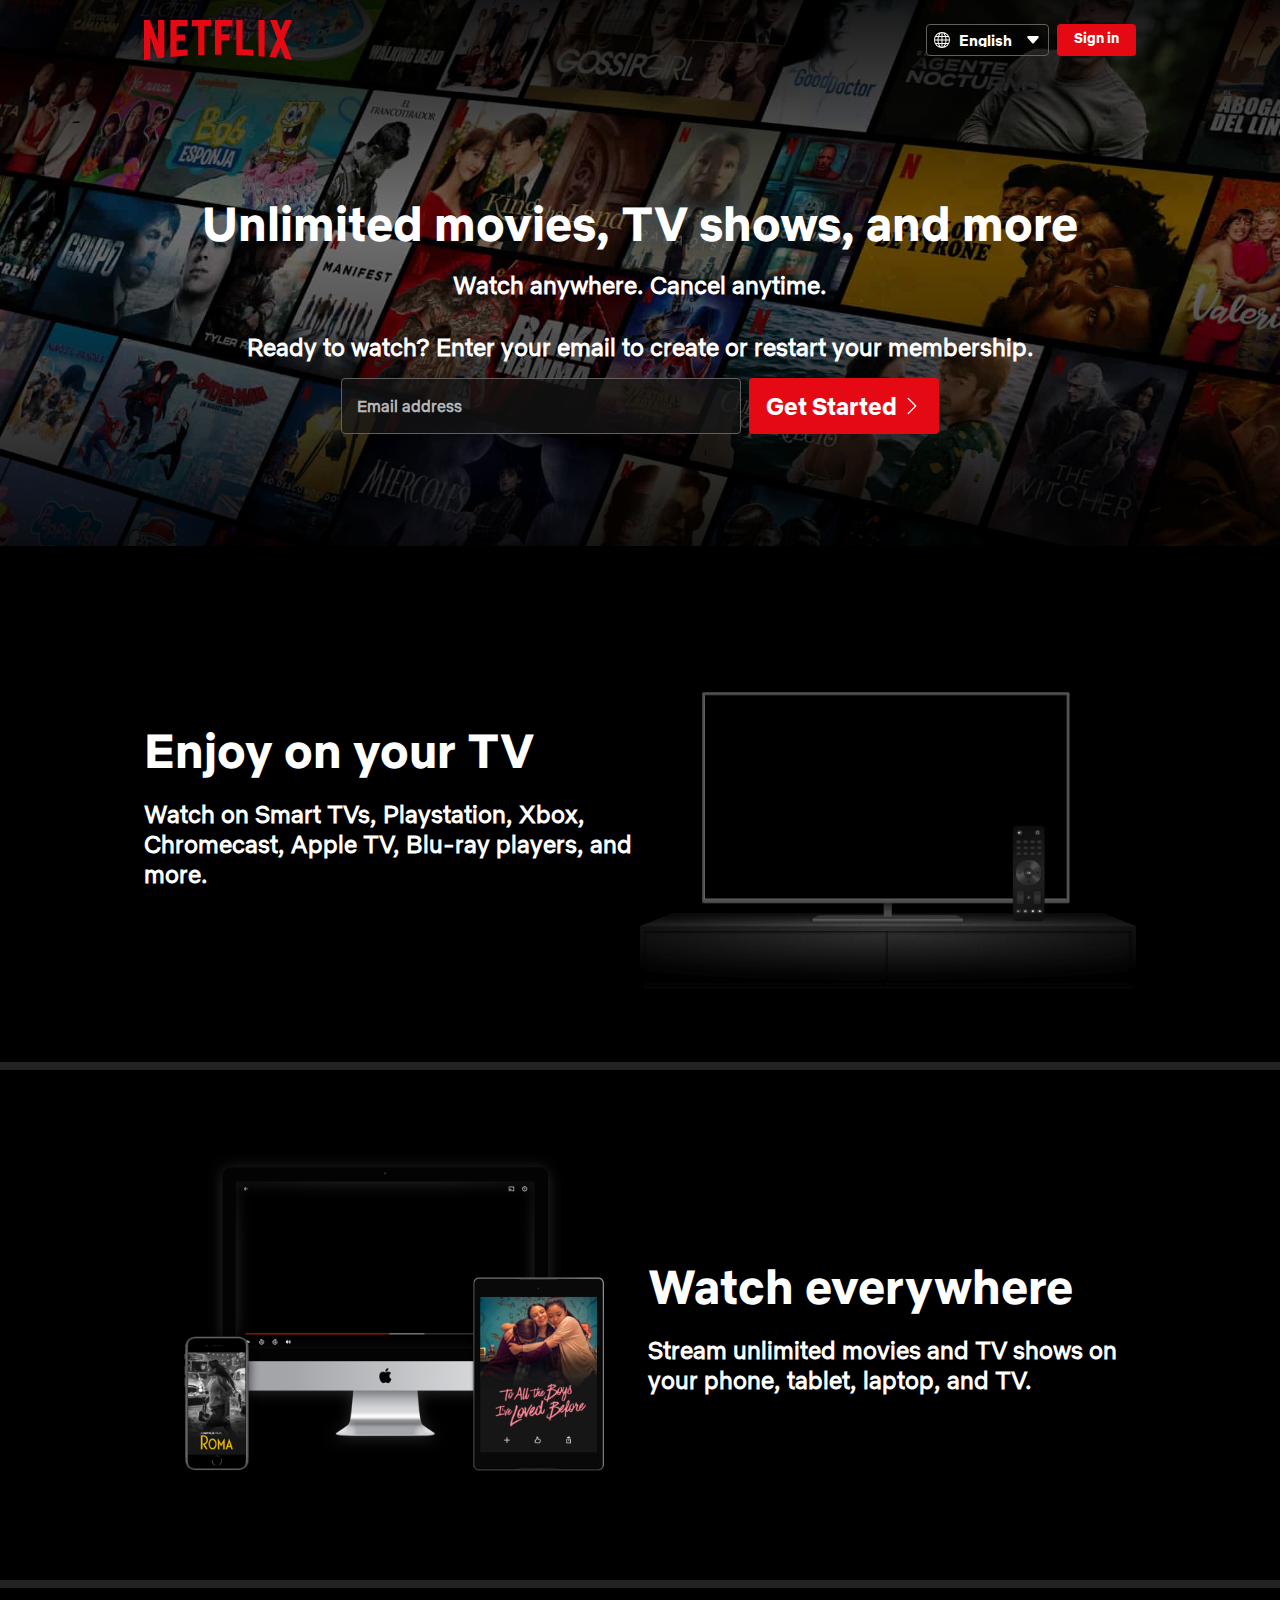
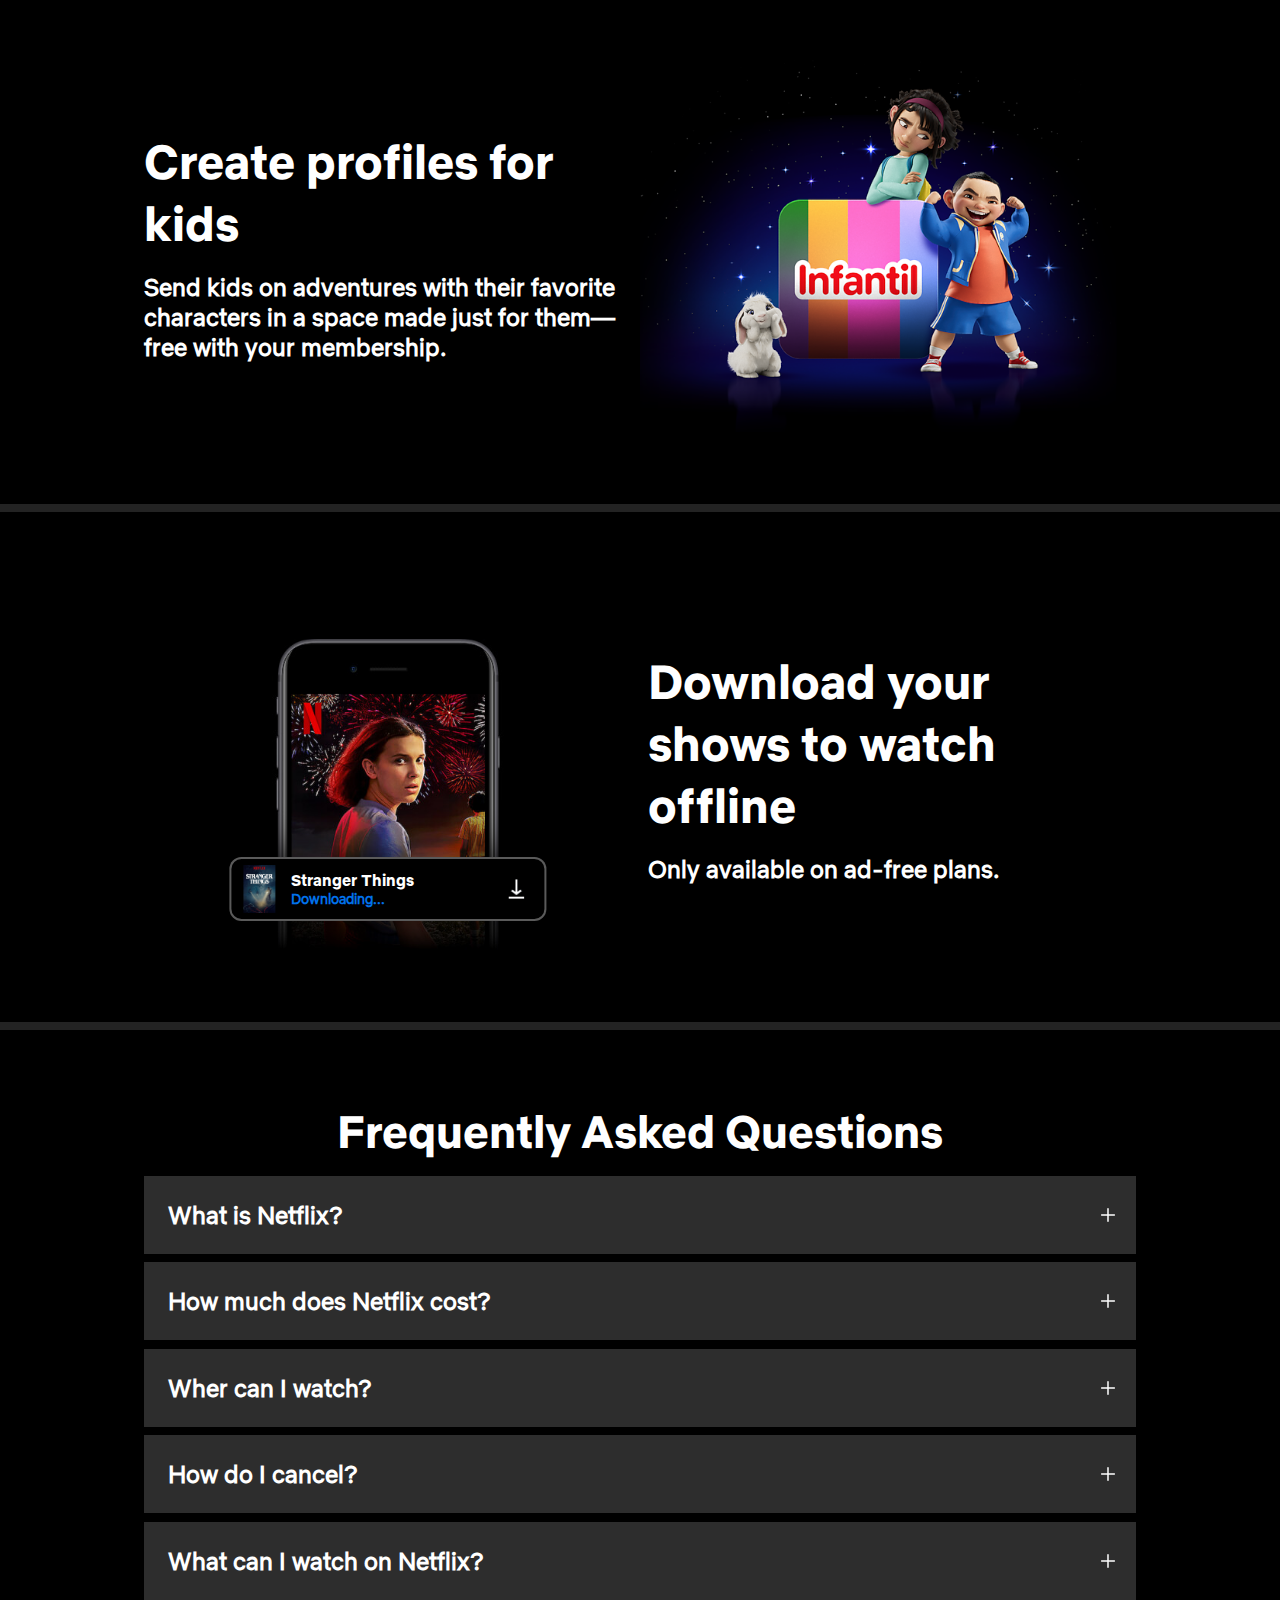
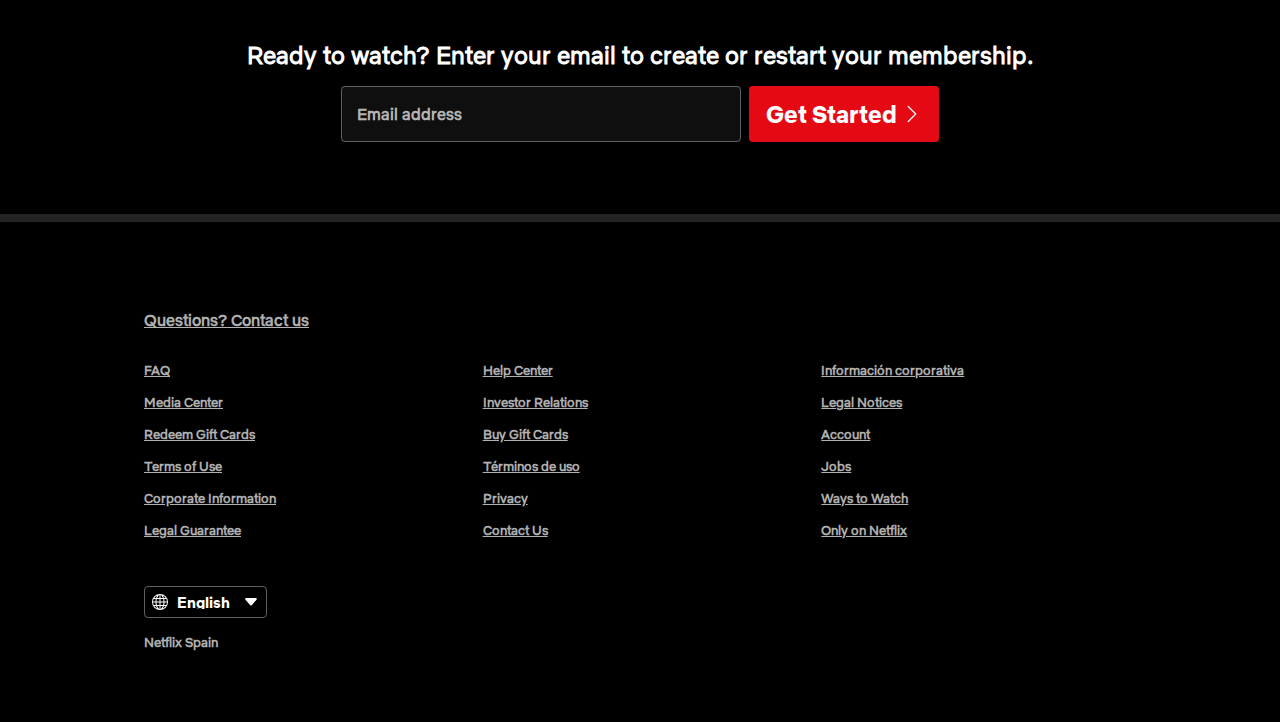
==== en/index.html @ b4751657 "login page mobile version css and html" ====
<!DOCTYPE html>
<html lang="en">
<head>
    <meta charset="UTF-8">
    <meta name="viewport" content="width=device-width, initial-scale=1.0">
    <title>Netflix</title>
    <link rel="stylesheet" href="../css/app.css">
    <link rel="stylesheet" href="../css/fonts/stylesheet.css">
    <script defer src="../app.js"></script>
</head>
<body>
<header class="headerContainer">
    <div class="headerFilter">
    <div class="header">
        <div class="header__logo">
            <a href="#" title="Netflix" class="header__a">
                <svg viewBox="0 0 111 30" version="1.1" xmlns="http://www.w3.org/2000/svg" xmlns:xlink="http://www.w3.org/1999/xlink" aria-hidden="true" role="img" class="header__svg--logo">
                    <g>
                        <path d="M105.06233,14.2806261 L110.999156,30 C109.249227,29.7497422 107.500234,29.4366857 105.718437,29.1554972 L102.374168,20.4686475 L98.9371075,28.4375293 C97.2499766,28.1563408 95.5928391,28.061674 93.9057081,27.8432843 L99.9372012,14.0931671 L94.4680851,-5.68434189e-14 L99.5313525,-5.68434189e-14 L102.593495,7.87421502 L105.874965,-5.68434189e-14 L110.999156,-5.68434189e-14 L105.06233,14.2806261 Z M90.4686475,-5.68434189e-14 L85.8749649,-5.68434189e-14 L85.8749649,27.2499766 C87.3746368,27.3437061 88.9371075,27.4055675 90.4686475,27.5930265 L90.4686475,-5.68434189e-14 Z M81.9055207,26.93692 C77.7186241,26.6557316 73.5307901,26.4064111 69.250164,26.3117443 L69.250164,-5.68434189e-14 L73.9366389,-5.68434189e-14 L73.9366389,21.8745899 C76.6248008,21.9373887 79.3120255,22.1557784 81.9055207,22.2804387 L81.9055207,26.93692 Z M64.2496954,10.6561065 L64.2496954,15.3435186 L57.8442216,15.3435186 L57.8442216,25.9996251 L53.2186709,25.9996251 L53.2186709,-5.68434189e-14 L66.3436123,-5.68434189e-14 L66.3436123,4.68741213 L57.8442216,4.68741213 L57.8442216,10.6561065 L64.2496954,10.6561065 Z M45.3435186,4.68741213 L45.3435186,26.2498828 C43.7810479,26.2498828 42.1876465,26.2498828 40.6561065,26.3117443 L40.6561065,4.68741213 L35.8121661,4.68741213 L35.8121661,-5.68434189e-14 L50.2183897,-5.68434189e-14 L50.2183897,4.68741213 L45.3435186,4.68741213 Z M30.749836,15.5928391 C28.687787,15.5928391 26.2498828,15.5928391 24.4999531,15.6875059 L24.4999531,22.6562939 C27.2499766,22.4678976 30,22.2495079 32.7809542,22.1557784 L32.7809542,26.6557316 L19.812541,27.6876933 L19.812541,-5.68434189e-14 L32.7809542,-5.68434189e-14 L32.7809542,4.68741213 L24.4999531,4.68741213 L24.4999531,10.9991564 C26.3126816,10.9991564 29.0936358,10.9054269 30.749836,10.9054269 L30.749836,15.5928391 Z M4.78114163,12.9684132 L4.78114163,29.3429562 C3.09401069,29.5313525 1.59340144,29.7497422 0,30 L0,-5.68434189e-14 L4.4690224,-5.68434189e-14 L10.562377,17.0315868 L10.562377,-5.68434189e-14 L15.2497891,-5.68434189e-14 L15.2497891,28.061674 C13.5935889,28.3437998 11.906458,28.4375293 10.1246602,28.6868498 L4.78114163,12.9684132 Z">
                        </path>
                    </g>
                </svg>
            <!-- <img src="source/img/Netflix_Logo_PMS.png" alt="Netflix_Logo" class="header__img"> -->
            </a>
        </div>
       
        <nav class="header__nav">
            <div class="lang">
                <svg xmlns="http://www.w3.org/2000/svg" width="16" height="16" fill="currentColor" class="lang__globesvg" viewBox="0 0 16 16">
                    <path d="M0 8a8 8 0 1 1 16 0A8 8 0 0 1 0 8zm7.5-6.923c-.67.204-1.335.82-1.887 1.855A7.97 7.97 0 0 0 5.145 4H7.5V1.077zM4.09 4a9.267 9.267 0 0 1 .64-1.539 6.7 6.7 0 0 1 .597-.933A7.025 7.025 0 0 0 2.255 4H4.09zm-.582 3.5c.03-.877.138-1.718.312-2.5H1.674a6.958 6.958 0 0 0-.656 2.5h2.49zM4.847 5a12.5 12.5 0 0 0-.338 2.5H7.5V5H4.847zM8.5 5v2.5h2.99a12.495 12.495 0 0 0-.337-2.5H8.5zM4.51 8.5a12.5 12.5 0 0 0 .337 2.5H7.5V8.5H4.51zm3.99 0V11h2.653c.187-.765.306-1.608.338-2.5H8.5zM5.145 12c.138.386.295.744.468 1.068.552 1.035 1.218 1.65 1.887 1.855V12H5.145zm.182 2.472a6.696 6.696 0 0 1-.597-.933A9.268 9.268 0 0 1 4.09 12H2.255a7.024 7.024 0 0 0 3.072 2.472zM3.82 11a13.652 13.652 0 0 1-.312-2.5h-2.49c.062.89.291 1.733.656 2.5H3.82zm6.853 3.472A7.024 7.024 0 0 0 13.745 12H11.91a9.27 9.27 0 0 1-.64 1.539 6.688 6.688 0 0 1-.597.933zM8.5 12v2.923c.67-.204 1.335-.82 1.887-1.855.173-.324.33-.682.468-1.068H8.5zm3.68-1h2.146c.365-.767.594-1.61.656-2.5h-2.49a13.65 13.65 0 0 1-.312 2.5zm2.802-3.5a6.959 6.959 0 0 0-.656-2.5H12.18c.174.782.282 1.623.312 2.5h2.49zM11.27 2.461c.247.464.462.98.64 1.539h1.835a7.024 7.024 0 0 0-3.072-2.472c.218.284.418.598.597.933zM10.855 4a7.966 7.966 0 0 0-.468-1.068C9.835 1.897 9.17 1.282 8.5 1.077V4h2.355z"/>
                </svg>
                <select class="lang__select" id="header_select" name="langSelect">
                    <option selected="" label="English" value="en-EN" lang="en">English</option>
                    <option label="Español" value="es-ES" lang="es">Español</option>
                </select>
                <svg xmlns="http://www.w3.org/2000/svg" width="16" height="16" fill="currentColor" class="lang__arrowsvg" viewBox="0 0 16 16">
                    <path d="M7.247 11.14 2.451 5.658C1.885 5.013 2.345 4 3.204 4h9.592a1 1 0 0 1 .753 1.659l-4.796 5.48a1 1 0 0 1-1.506 0z"/>
                </svg>
            </div>  
            <div class="header__divlogin">
                <a href="https://www.netflix.com/es/login" title="iniciar sesión" class="header__login">
                    Sign in
                </a>
            </div>
        </nav>
    </div>
        <section class="landing">
            <h1 class="landing__h1">Unlimited movies, TV shows, and more</h1>
            <p class="landing__p">Watch anywhere. Cancel anytime.</p>
            <div class="register">
                <p class="register__p">Ready to watch? Enter your email to create or restart your membership.</p>
                <form action="#" method="post" class="register__form" autocomplete="off">
                    <div class="register__container">
                        <div class="register__div--input">
                        <label for="email" class="register__label">Email address</label>
                            <input class="register__input" type="email" name="email" id="email">
                        </div>
                        <div class="register__validation">
                            <svg xmlns="http://www.w3.org/2000/svg" width="16" height="16" fill="currentColor" class="register__svg--circle" viewBox="0 0 16 16">
                                <path d="M8 15A7 7 0 1 1 8 1a7 7 0 0 1 0 14zm0 1A8 8 0 1 0 8 0a8 8 0 0 0 0 16z"/>
                                <path d="M4.646 4.646a.5.5 0 0 1 .708 0L8 7.293l2.646-2.647a.5.5 0 0 1 .708.708L8.707 8l2.647 2.646a.5.5 0 0 1-.708.708L8 8.707l-2.646 2.647a.5.5 0 0 1-.708-.708L7.293 8 4.646 5.354a.5.5 0 0 1 0-.708z"/>
                            </svg>
                            <span id="valMessage"></span>
                        </div>
                    </div>
                    <button class="register__btn">
                        Get Started
                        <div class="register__div">
                            <svg xmlns="http://www.w3.org/2000/svg" width="20" height="20" fill="currentColor" class="register__svg" viewBox="0 0 16 16">
                                <path fill-rule="evenodd" d="M4.646 1.646a.5.5 0 0 1 .708 0l6 6a.5.5 0 0 1 0 .708l-6 6a.5.5 0 0 1-.708-.708L10.293 8 4.646 2.354a.5.5 0 0 1 0-.708z"/>
                            </svg> 
                        </div>
                    </button> 
                </form>
            </div>
        </section>
    </div>
</header>

    <main class="main">

        <section class="specs">
            <div class="specs__col">
                <h2 class="specs__h2">Enjoy on your TV</h2>
                <p class="specs__p">Watch on Smart TVs, Playstation, Xbox, Chromecast, Apple TV, Blu-ray players, and more.</p>
            </div>
            <div class="specs__col div-img">
                <img class="specs__img" src="../source/img/tv.png" alt="tv">
                <div class="specs__div-video">
                    <video class="specs__video" data-uia="nmhp-card-animation-asset-video" autoplay="" playsinline="" muted="" loop="">
                        <source src="https://assets.nflxext.com/ffe/siteui/acquisition/ourStory/fuji/desktop/video-tv-0819.m4v" type="video/mp4">
                    </video>
                </div>
            </div>
        </section>

        <div class="separador"></div>

        <section class="specs inverted">
            <div class="specs__col">
                <h2 class="specs__h2">Watch everywhere</h2>
                <p class="specs__p">
                    Stream unlimited movies and TV shows on your phone, tablet, laptop, and TV.
            </div>
            <div class="specs__col div-img">
                <img class="specs__img" src="../source/img/device-pile.png" alt="devices">
                <div class="specs__div-video video-devices">
                    <video class="specs__video" data-uia="nmhp-card-animation-asset-video" autoplay="" playsinline="" muted="" loop="">
                        <source src="https://assets.nflxext.com/ffe/siteui/acquisition/ourStory/fuji/desktop/video-devices.m4v" type="video/mp4">
                    </video>
                </div>
            </div>
        </section>

        <div class="separador"></div>

        <section class="specs">
            <div class="specs__col">
                <h2 class="specs__h2">Create profiles for kids</h2>
                <p class="specs__p">Send kids on adventures with their favorite characters in a space made just for them—free with your membership.</p>
            </div>
            <div class="specs__col div-img">
                <img class="specs__img" src="../source/img/infantil.png" alt="infantil">
            </div>
        </section>

        <div class="separador"></div>

        <section class="specs inverted">
            <div class="specs__col">
                <h2 class="specs__h2">Download your shows to watch offline</h2>
                <p class="specs__p">Only available on ad-free plans.</p>
            </div>
            <div class="specs__col div-img">
                <img class="specs__img" src="../source/img/mobile-0819.jpg" alt="stranger things">
                <div class="animation">
                    <div>
                        <img class="animation__img" src="../source/img/boxshot.png" alt="stranger thingscover">
                    </div>
                    <div class="animation__div">
                        <p class="animation__p">Stranger Things</p>
                        <p class="animation__p--blue">Downloading...</p>
                    </div>
                    <div>
                        <img class="animation__img" src="../source/img/download-icon.gif" alt="download_gif">
                    </div>
                </div>
            </div>
        </section>

        <div class="separador"></div>
        
        <div class="faq">
            <h2 class="faq__h2">Frequently Asked Questions</h2>
                <ul class="faq__ul">
                    <li class="faq__li">
                        <button class="faq__btn">
                            <span class="faq__span">What is Netflix?</span>
                            <svg class="faq__svg" xmlns="http://www.w3.org/2000/svg" width="16" height="16" fill="currentColor" viewBox="0 0 16 16">
                                <path d="M4.646 4.646a.5.5 0 0 1 .708 0L8 7.293l2.646-2.647a.5.5 0 0 1 .708.708L8.707 8l2.647 2.646a.5.5 0 0 1-.708.708L8 8.707l-2.646 2.647a.5.5 0 0 1-.708-.708L7.293 8 4.646 5.354a.5.5 0 0 1 0-.708z"/>
                              </svg>
                        </button>
                        <div class="faq__info">
                            <p class="faq__p">Netflix is a streaming service that offers a wide variety of award-winning TV shows, movies, anime, documentaries, and more on thousands of internet-connected devices.</p>
                            <p class="faq__p">You can watch as much as you want, whenever you want – all for one low monthly price. There's always something new to discover and new TV shows and movies are added every week!</p>
                        </div>
                    </li>
                    <li class="faq__li">
                        <button class="faq__btn">
                            <span class="faq__span">How much does Netflix cost?</span>
                            <svg class="faq__svg" xmlns="http://www.w3.org/2000/svg" width="16" height="16" fill="currentColor" viewBox="0 0 16 16">
                                <path d="M4.646 4.646a.5.5 0 0 1 .708 0L8 7.293l2.646-2.647a.5.5 0 0 1 .708.708L8.707 8l2.647 2.646a.5.5 0 0 1-.708.708L8 8.707l-2.646 2.647a.5.5 0 0 1-.708-.708L7.293 8 4.646 5.354a.5.5 0 0 1 0-.708z"/>
                              </svg>
                        </button>
                        <div class="faq__info">
                            <p class="faq__p">Watch Netflix on your smartphone, tablet, Smart TV, laptop, or streaming device, all for one fixed monthly fee. Plans range from EUR5.49 to EUR17.99 a month. No extra costs, no contracts.</p>
                        </div>
                    </li>
                    <li class="faq__li">
                        <button class="faq__btn">
                            <span class="faq__span">Wher can I watch?</span>
                            <svg class="faq__svg" xmlns="http://www.w3.org/2000/svg" width="16" height="16" fill="currentColor" viewBox="0 0 16 16">
                                <path d="M4.646 4.646a.5.5 0 0 1 .708 0L8 7.293l2.646-2.647a.5.5 0 0 1 .708.708L8.707 8l2.647 2.646a.5.5 0 0 1-.708.708L8 8.707l-2.646 2.647a.5.5 0 0 1-.708-.708L7.293 8 4.646 5.354a.5.5 0 0 1 0-.708z"/>
                              </svg>
                        </button>
                        <div class="faq__info" >
                            <p class="faq__p">Watch anywhere, anytime. Sign in with your Netflix account to watch instantly on the web at netflix.com from your personal computer or on any internet-connected device that offers the Netflix app, including smart TVs, smartphones, tablets, streaming media players and game consoles.</p>
                            <p class="faq__p">You can also download your favorite shows with the iOS, Android, or Windows 10 app. Use downloads to watch while you're on the go and without an internet connection. Take Netflix with you anywhere.</p>
                        </div>
                    </li>
                    <li class="faq__li">
                        <button class="faq__btn">
                            <span class="faq__span">How do I cancel?</span>
                            <svg class="faq__svg" class="faq__svg"xmlns="http://www.w3.org/2000/svg" width="16" height="16" fill="currentColor" viewBox="0 0 16 16">
                                <path d="M4.646 4.646a.5.5 0 0 1 .708 0L8 7.293l2.646-2.647a.5.5 0 0 1 .708.708L8.707 8l2.647 2.646a.5.5 0 0 1-.708.708L8 8.707l-2.646 2.647a.5.5 0 0 1-.708-.708L7.293 8 4.646 5.354a.5.5 0 0 1 0-.708z"/>
                              </svg>
                        </button>
                        <div class="faq__info">
                            <p class="faq__p">Netflix is flexible. There are no pesky contracts and no commitments. You can easily cancel your account online in two clicks. There are no cancellation fees – start or stop your account anytime.</p>
                        </div>
                    </li>
                    <li class="faq__li">
                        <button class="faq__btn">
                            <span class="faq__span">What can I watch on Netflix?</span>
                            <svg class="faq__svg" xmlns="http://www.w3.org/2000/svg" width="16" height="16" fill="currentColor" class="bi bi-x" viewBox="0 0 16 16">
                                <path d="M4.646 4.646a.5.5 0 0 1 .708 0L8 7.293l2.646-2.647a.5.5 0 0 1 .708.708L8.707 8l2.647 2.646a.5.5 0 0 1-.708.708L8 8.707l-2.646 2.647a.5.5 0 0 1-.708-.708L7.293 8 4.646 5.354a.5.5 0 0 1 0-.708z"/>
                              </svg>
                        </button>
                        <div class="faq__info">
                            <p class="faq__p">Netflix has an extensive library of feature films, documentaries, TV shows, anime, award-winning Netflix originals, and more. Watch as much as you want, anytime you want.</p>
                        </div>
                    </li>
                </ul>
                <div class="register">
                    <p class="register__p">Ready to watch? Enter your email to create or restart your membership.</p>
                    <form action="" method="post" class="register__form" autocomplete="off">
                        <div class="register__container">
                            <div class="register__div--input">
                            <label for="email" class="register__label">Email address</label>
                                <input class="register__input" type="email" name="email" id="email">
                            </div>
                            <div class="register__validation">
                                <svg xmlns="http://www.w3.org/2000/svg" width="16" height="16" fill="currentColor" class="register__svg--circle" viewBox="0 0 16 16">
                                    <path d="M8 15A7 7 0 1 1 8 1a7 7 0 0 1 0 14zm0 1A8 8 0 1 0 8 0a8 8 0 0 0 0 16z"/>
                                    <path d="M4.646 4.646a.5.5 0 0 1 .708 0L8 7.293l2.646-2.647a.5.5 0 0 1 .708.708L8.707 8l2.647 2.646a.5.5 0 0 1-.708.708L8 8.707l-2.646 2.647a.5.5 0 0 1-.708-.708L7.293 8 4.646 5.354a.5.5 0 0 1 0-.708z"/>
                                </svg>
                                <span id="valMessage"></span>
                            </div>
                        </div>
                        <button class="register__btn" type="submit">
                            Get Started
                            <div class="register__div">
                                <svg xmlns="http://www.w3.org/2000/svg" width="20" height="20" fill="currentColor" class="register__svg" viewBox="0 0 16 16">
                                    <path fill-rule="evenodd" d="M4.646 1.646a.5.5 0 0 1 .708 0l6 6a.5.5 0 0 1 0 .708l-6 6a.5.5 0 0 1-.708-.708L10.293 8 4.646 2.354a.5.5 0 0 1 0-.708z"/>
                                </svg> 
                            </div>
                        </button> 
                    </form>
                </div>
        </div>
        <div class="separador"></div>   
    </main>
    
    <footer class="footer">
        <div class="footer__col">
            <p class="footer__p"><a href="" class="footer__a">Questions? Contact us </a></p>
        </div>
        <div class="footer__col">
            <ul class="footer__ul">
                <li class="footer__li">
                    <a href="#" class="footer__a--li">FAQ</a>
                </li>
                <li class="footer__li">
                    <a href="#" class="footer__a--li">Media Center</a>
                </li>
                <li class="footer__li">
                    <a href="#" class="footer__a--li">Redeem Gift Cards</a>
                </li>
                <li class="footer__li">
                    <a href="#" class="footer__a--li">Terms of Use</a>
                </li>
                <li class="footer__li">
                    <a href="#" class="footer__a--li">Corporate Information</a>
                </li>
                <li class="footer__li">
                    <a href="#" class="footer__a--li">Legal Guarantee</a>
                </li>
                <li class="footer__li">
                    <a href="#" class="footer__a--li">Help Center</a>
                </li>
                <li class="footer__li">
                    <a href="#" class="footer__a--li">Investor Relations</a>
                </li>
                <li class="footer__li">
                    <a href="#" class="footer__a--li">Buy Gift Cards</a>
                </li>
                <li class="footer__li">
                    <a href="#" class="footer__a--li">Términos de uso</a>
                </li>
                <li class="footer__li">
                    <a href="#" class="footer__a--li">Privacy</a>
                </li>
                <li class="footer__li">
                    <a href="#" class="footer__a--li">Contact Us</a>
                </li>
                <li class="footer__li">
                    <a href="#" class="footer__a--li">Información corporativa</a>
                </li>
                <li class="footer__li">
                    <a href="#" class="footer__a--li">Legal Notices</a>
                </li>
                <li class="footer__li">
                    <a href="#" class="footer__a--li">Account</a>
                </li>
                <li class="footer__li">
                    <a href="#" class="footer__a--li">Jobs</a>
                </li>
                <li class="footer__li">
                    <a href="#" class="footer__a--li">Ways to Watch</a>
                </li>
                <li class="footer__li">
                    <a href="#" class="footer__a--li">Only on Netflix</a>
                </li>
            </ul>
        </div>
        <div class="footer__col">
            <div class="lang">
                <svg xmlns="http://www.w3.org/2000/svg" width="16" height="16" fill="currentColor" class="lang__globesvg" viewBox="0 0 16 16">
                    <path d="M0 8a8 8 0 1 1 16 0A8 8 0 0 1 0 8zm7.5-6.923c-.67.204-1.335.82-1.887 1.855A7.97 7.97 0 0 0 5.145 4H7.5V1.077zM4.09 4a9.267 9.267 0 0 1 .64-1.539 6.7 6.7 0 0 1 .597-.933A7.025 7.025 0 0 0 2.255 4H4.09zm-.582 3.5c.03-.877.138-1.718.312-2.5H1.674a6.958 6.958 0 0 0-.656 2.5h2.49zM4.847 5a12.5 12.5 0 0 0-.338 2.5H7.5V5H4.847zM8.5 5v2.5h2.99a12.495 12.495 0 0 0-.337-2.5H8.5zM4.51 8.5a12.5 12.5 0 0 0 .337 2.5H7.5V8.5H4.51zm3.99 0V11h2.653c.187-.765.306-1.608.338-2.5H8.5zM5.145 12c.138.386.295.744.468 1.068.552 1.035 1.218 1.65 1.887 1.855V12H5.145zm.182 2.472a6.696 6.696 0 0 1-.597-.933A9.268 9.268 0 0 1 4.09 12H2.255a7.024 7.024 0 0 0 3.072 2.472zM3.82 11a13.652 13.652 0 0 1-.312-2.5h-2.49c.062.89.291 1.733.656 2.5H3.82zm6.853 3.472A7.024 7.024 0 0 0 13.745 12H11.91a9.27 9.27 0 0 1-.64 1.539 6.688 6.688 0 0 1-.597.933zM8.5 12v2.923c.67-.204 1.335-.82 1.887-1.855.173-.324.33-.682.468-1.068H8.5zm3.68-1h2.146c.365-.767.594-1.61.656-2.5h-2.49a13.65 13.65 0 0 1-.312 2.5zm2.802-3.5a6.959 6.959 0 0 0-.656-2.5H12.18c.174.782.282 1.623.312 2.5h2.49zM11.27 2.461c.247.464.462.98.64 1.539h1.835a7.024 7.024 0 0 0-3.072-2.472c.218.284.418.598.597.933zM10.855 4a7.966 7.966 0 0 0-.468-1.068C9.835 1.897 9.17 1.282 8.5 1.077V4h2.355z"/>
                </svg>
                <select class="lang__select" id="header_select" name="langSelect">
                    <option selected="" label="English" value="en-ES" lang="en">English</option>
                    <option  label="Español" value="es-ES" lang="es">Español</option>
                </select>
                <svg xmlns="http://www.w3.org/2000/svg" width="16" height="16" fill="currentColor" class="lang__arrowsvg" viewBox="0 0 16 16">
                    <path d="M7.247 11.14 2.451 5.658C1.885 5.013 2.345 4 3.204 4h9.592a1 1 0 0 1 .753 1.659l-4.796 5.48a1 1 0 0 1-1.506 0z"/>
                </svg>
            </div> 
        </div>
        <p class="footer__p--small">
            Netflix Spain
        </p>
    </footer>
</body>
</html>
---- css/app.css ----
@charset "UTF-8";
/* Definimos las Custom properties */
:root {
  /* Colores */
  --negro: #393939;
  /* Tipografía */
  --tipo-principal: Helvetica, Arial, sans-serif;
  --tipo-secundaria: Verdana;
}

/* (Opcional) Las adaptamos al modo oscuro */
@media (prefers-color-scheme: dark) {
  :root {
    --negro: #ececec;
  }
}
/* (Opcional) Configuramos si un usuario ha activado el modo alto contraste. (WD) */
/* (Opcional) Desactivamos los animations en el caso de que el usuario haya configurado el modo sin animation */
@media (prefers-reduced-motion: reduce) {
  * {
    animation: none !important;
    transition: none !important;
  }
}
/* Reseteamos los margin y paddings de todas las etiquetas */
*, *::before, *::after {
  margin: 0;
  padding: 0;
  border: 0;
  box-sizing: border-box;
  vertical-align: baseline;
}

*::before, *::after {
  display: block;
}

/* Evitamos problemas con las imagenes */
img, picture, video, iframe, figure {
  max-width: 100%;
  width: 100%;
  display: block;
  /* (Opcional) */
  -o-object-fit: cover;
     object-fit: cover;
  /* (Opcional) */
  -o-object-position: center center;
     object-position: center center;
}

/* Reseteamos los enlaces para funcionar como cajas... */
a {
  display: block;
  text-decoration: none;
  color: inherit;
  font-size: inherit;
}

/* ... excepto los que se encuentran en párrafos */
p a {
  display: inline;
}

/* Quitamos los puntos de los <li> */
li {
  list-style-type: none;
}

/* (Opcional) Configuramos anclas suaves */
html {
  scroll-behavior: smooth;
}

/* Desactivamos estilos por defecto de las principales etiquetas de texto */
h1, h2, h3, h4, h5, h6, p, span, a, strong, blockquote, i, b, u, em {
  font-size: inherit;
  font-weight: inherit;
  font-style: inherit;
  text-decoration: none;
  color: inherit;
}

/* Evitamos problemas con los pseudoelementos de quotes */
blockquote:before, blockquote:after, q:before, q:after {
  content: "";
  content: none;
}

/* (Opcional) Configuramos el texto que seleccionamos */
::-moz-selection {
  background-color: var(--negro);
  color: var(--blanco);
}
::selection {
  background-color: var(--negro);
  color: var(--blanco);
}

/* Nivelamos problemas de tipografías y colocación de formularios */
form, input, textarea, select, button, label {
  font-family: inherit;
  font-size: inherit;
  -webkit-hyphens: auto;
          hyphens: auto;
  background-color: transparent;
  color: inherit;
  display: block;
  /* (Opcional) */
  -webkit-appearance: none;
     -moz-appearance: none;
          appearance: none;
}

/* Reseteamos las tablas */
table, tr, td {
  border-collapse: collapse;
  border-spacing: 0;
}

/* Evitamos problemas con los SVG */
svg {
  width: 100%;
  display: block;
  fill: currentColor;
}

/* Configuramos la tipografía para toda la web */
body {
  min-height: 100vh;
  font-size: 100%;
  font-family: var(--tipo-principal);
  color: var(--negro);
  /* (Opcional) */
  -webkit-hyphens: none;
          hyphens: none;
  /* (Opcional) */
  font-smooth: always;
  /* (Opcional) */
  -webkit-font-smoothing: antialiased;
  /* (Opcional) */
  -moz-osx-font-smoothing: grayscale;
}

:root {
  /* Colores */
  --black: #000000;
  --white: #ffffff;
  --red: #e50914;
  --redhover: #c11119;
  --green: #2bb871;
  /* Tipografía */
  --tipo-principal: "netflix_sansbold";
  --tipo-secundaria: "netflix_sansregular";
  --fontsize-p: 1.125rem ;
  --fontsize-h1: 2rem ;
  --fontsize-h2: 1.85rem;
  --fontsize-h3: 1.5rem;
  --fontweight-p: 600;
  --fontweight-h1: 700;
  --fontweight-h2: 700;
  --fontweight-h3: 600;
  --fontsize-pDesktop: 1.5rem ;
  --fontsize-h1Desktop: 3rem ;
  --fontsize-h2Desktop: 2.85rem ;
  --fontweight-pDesktop: 600;
  --fontweight-h1Desktop: 900;
  --fontweight-h2Desktop: 900;
}

body {
  font-family: var(--tipo-secundaria);
  font-size: var(--fontsize-p);
  font-weight: var(--fontweight-p);
  color: var(--white);
  background-color: var(--black);
}
@media screen and (min-width: 960px) {
  body {
    font-family: var(--tipo-secundaria);
    font-size: var(--fontsize-pDesktop);
    font-weight: var(--fontweight-pDesktop);
  }
}

.headerContainer {
  background-image: url("/source/img/portada-netflix.jpg");
  background-repeat: no-repeat;
  background-size: cover;
}

.headerFilter {
  background-image: linear-gradient(to top, rgba(0, 0, 0, 0.8) 0, rgba(0, 0, 0, 0) 60%, rgba(0, 0, 0, 0.8) 100%);
  background-color: rgba(0, 0, 0, 0.4);
}

.header {
  max-width: calc(100% - 3rem);
  margin: 0 auto;
  display: flex;
  flex-flow: row nowrap;
  justify-content: space-between;
  align-items: center;
  height: 5rem;
}
.header__svg--logo {
  width: 5.5625rem;
  height: 1.5rem;
  color: var(--red);
}
@media screen and (min-width: 960px) {
  .header__svg--logo {
    width: 9.25rem;
    height: 2.5rem;
  }
}
.header__img {
  width: 100px;
  height: 50px;
}
.header__nav {
  min-width: calc(100% - 380px);
  display: flex;
  flex-flow: row nowrap;
  justify-content: flex-end;
  align-items: center;
  gap: 0.5rem;
}
.header__divlogin {
  display: flex;
  flex-flow: row nowrap;
  justify-content: center;
  align-items: center;
}
.header__login {
  font-family: var(--tipo-principal);
  border: 1px solid transparent;
  border-radius: 0.25rem;
  background-color: var(--red);
  color: var(--white);
  text-align: center;
  font-size: 0.875rem;
  font-weight: 500;
  min-height: 2rem;
  padding: 0.25rem 1rem;
}
.header__login:hover {
  background-color: var(--redhover);
}

.lang {
  max-width: -moz-fit-content;
  max-width: fit-content;
  background-color: transparent;
  display: flex;
  flex-flow: row nowrap;
  justify-content: center;
  align-items: center;
  gap: 0.5rem;
  position: relative;
  max-height: 2rem;
  color: var(--white);
}
.lang__globesvg {
  position: absolute;
  left: 0.5rem;
  width: 16px;
}
.lang__arrowsvg {
  right: 0.5rem;
  position: absolute;
  z-index: 0;
  width: 16px;
}
.lang__select {
  background-color: transparent;
  max-height: 2rem;
  padding: 0.5rem 2rem;
  z-index: 1;
  border: 1px solid #606060;
  border-radius: 0.25rem;
  font-family: var(--tipo-principal);
  font-size: 0.95rem;
  line-height: 1rem;
  width: 3.875rem;
}
@media screen and (min-width: 600px) {
  .lang__select {
    width: 100%;
  }
}

.landing {
  max-width: calc(100% - 3rem);
  display: flex;
  flex-flow: column nowrap;
  justify-content: center;
  align-items: center;
  gap: 1rem;
  margin: 0 auto;
  padding: 2.5rem 0;
  text-align: center;
}
@media screen and (min-width: 600px) {
  .landing {
    padding: 7rem 0;
  }
}
.landing__h1 {
  font-family: var(--tipo-principal);
  font-size: var(--fontsize-h1);
  font-weight: var(--fontweight-h1);
}
@media screen and (min-width: 960px) {
  .landing__h1 {
    font-family: var(--tipo-principal);
    font-size: var(--fontsize-h1Desktop);
    font-weight: var(--fontweight-h1Desktop);
  }
}
.landing__p {
  font-family: var(--tipo-secundaria);
  font-size: var(--fontsize-p);
  font-weight: var(--fontweight-p);
}
@media screen and (min-width: 960px) {
  .landing__p {
    font-family: var(--tipo-secundaria);
    font-size: var(--fontsize-pDesktop);
    font-weight: var(--fontweight-pDesktop);
  }
}

.register {
  display: flex;
  flex-flow: column nowrap;
  justify-content: center;
  align-items: center;
  gap: 1rem;
  margin: 1rem auto 0 auto;
  width: 100%;
}
.register__form {
  display: flex;
  flex-flow: column nowrap;
  justify-content: center;
  align-items: center;
  gap: 1rem;
  width: 80%;
}
@media screen and (min-width: 600px) {
  .register__form {
    display: flex;
    flex-flow: row nowrap;
    justify-content: center;
    align-items: flex-start;
    gap: 0.5rem;
  }
}
.register__container {
  display: flex;
  flex-flow: column nowrap;
  justify-content: center;
  align-items: flex-start;
  width: 100%;
  max-width: 25rem;
}
.register__validation {
  font-size: 0.8125rem;
  margin-top: 0.25rem;
  color: var(--redhover);
  gap: 0.25rem;
  display: none;
}
.register__validation.valError {
  display: flex;
  flex-flow: row nowrap;
  justify-content: left;
  align-items: center;
}
.register__svg--circle {
  width: auto;
}
.register__div--input {
  background: rgba(22, 22, 22, 0.7);
  font-family: var(--tipo-secundaria);
  font-size: var(--fontsize-p);
  font-weight: var(--fontweight-p);
  height: 3.5rem;
  position: relative;
  width: 100%;
}
@media screen and (min-width: 960px) {
  .register__div--input {
    font-family: var(--tipo-secundaria);
    font-size: var(--fontsize-pDesktop);
    font-weight: var(--fontweight-pDesktop);
  }
}
.register__label {
  text-align: left;
  position: absolute;
  transition-property: top, font-size, line-height;
  transition-duration: 250ms;
  font-size: 1rem;
  transition-timing-function: cubic-bezier(0.9, 0, 0.51, 1);
  color: rgba(255, 255, 255, 0.7);
  line-height: 1.5rem;
  left: 1rem;
  right: 1rem;
  top: 1rem;
}
.register__label.active {
  font-size: 0.75rem;
  top: 0.25rem;
  line-height: 1.125rem;
}
.register__input {
  border: 1px solid #606060;
  border-radius: 0.25rem;
  padding: 1.5rem 1rem 0.5rem;
  height: 3.5rem;
  font-size: 1rem;
  width: 100%;
}
.register__input.valFalse {
  border-color: var(--redhover);
}
.register__input.valTrue {
  border-color: var(--green);
}
.register__input:focus {
  outline: none;
}
.register__p {
  text-align: center;
  font-family: var(--tipo-secundaria);
  font-size: var(--fontsize-p);
  font-weight: var(--fontweight-p);
}
@media screen and (min-width: 960px) {
  .register__p {
    font-family: var(--tipo-secundaria);
    font-size: var(--fontsize-pDesktop);
    font-weight: var(--fontweight-pDesktop);
  }
}
.register__btn {
  height: 3.5rem;
  display: flex;
  flex-flow: row nowrap;
  justify-content: center;
  align-items: center;
  gap: 0.2em;
  border: 1px solid transparent;
  border-radius: 0.25rem;
  background-color: #e50914;
  color: rgb(255, 255, 255);
  padding: 0.75rem 1rem;
  text-align: center;
  font-family: var(--tipo-principal);
  cursor: pointer;
}
.register__btn:hover {
  background-color: var(--redhover);
}
@media screen and (min-width: 600px) {
  .register__btn {
    font-size: 1.5rem;
  }
}
.register__svg {
  width: 20px;
}

.separador {
  width: 100%;
  height: 0.5rem;
  background-color: rgb(35, 35, 35);
}

.specs {
  max-width: calc(100% - 3rem);
  margin: 0 auto;
  padding: 4.5rem 0;
  display: flex;
  flex-flow: column nowrap;
  justify-content: space-between;
  align-items: center;
  text-align: center;
}
@media screen and (min-width: 960px) {
  .specs {
    display: flex;
    flex-flow: row nowrap;
    justify-content: space-between;
    align-items: center;
    text-align: left;
  }
}
.specs.inverted {
  display: flex;
  flex-flow: column nowrap;
  justify-content: space-between;
  align-items: center;
  text-align: center;
  gap: 1rem;
}
@media screen and (min-width: 960px) {
  .specs.inverted {
    display: flex;
    flex-flow: row-reverse nowrap;
    justify-content: space-between;
    align-items: center;
    text-align: left;
  }
}
.specs__col {
  width: 100%;
}
.specs__col.div-img {
  position: relative;
  background-color: transparent;
}
.specs__h2 {
  font-family: var(--tipo-principal);
  font-size: var(--fontsize-h1);
  font-weight: var(--fontweight-h1);
}
@media screen and (min-width: 960px) {
  .specs__h2 {
    font-family: var(--tipo-principal);
    font-size: var(--fontsize-h1Desktop);
    font-weight: var(--fontweight-h1Desktop);
  }
}
.specs__p {
  margin: 1.125rem 0 0;
  font-family: var(--tipo-secundaria);
  font-size: var(--fontsize-p);
  font-weight: var(--fontweight-p);
}
@media screen and (min-width: 960px) {
  .specs__p {
    font-family: var(--tipo-secundaria);
    font-size: var(--fontsize-pDesktop);
    font-weight: var(--fontweight-pDesktop);
  }
}
.specs__div-video {
  z-index: -1;
  overflow: hidden;
  max-width: 73%;
  max-height: 55%;
  position: absolute;
  top: 21%;
  left: 13%;
}
.specs__div-video.video-devices {
  top: 11%;
  left: 18%;
  max-width: 62%;
  max-height: 42%;
}

.animation {
  display: flex;
  flex-flow: row nowrap;
  justify-content: space-between;
  align-items: center;
  gap: 1rem;
  margin: 0 auto;
  background: rgb(0, 0, 0);
  width: 65%;
  padding: 0.35rem 0.75rem;
  border: 2px solid rgba(128, 128, 128, 0.7);
  box-shadow: 0 0 2em 0 rgb(0, 0, 0);
  border-radius: 0.75rem;
  text-align: left;
  position: absolute;
  left: 50%;
  bottom: 8%;
  height: 4rem;
  min-width: 15rem;
  transform: translateX(-50%);
}
@media screen and (min-width: 600px) {
  .animation {
    min-height: 3rem;
  }
}
.animation__p {
  font-size: 0.85rem;
  font-family: var(--tipo-principal);
}
@media screen and (min-width: 600px) {
  .animation__p {
    font-size: 1rem;
  }
}
.animation__p--blue {
  font-size: 0.75rem;
  color: #0071eb;
}
@media screen and (min-width: 600px) {
  .animation__p--blue {
    font-size: 0.85rem;
  }
}
.animation__div {
  width: 100%;
}
.animation__img {
  height: 3rem;
  width: 3rem;
}

.faq {
  max-width: calc(100% - 3rem);
  margin: 0 auto;
  display: flex;
  flex-flow: column nowrap;
  justify-content: center;
  align-items: center;
  padding: 4.5rem 0;
  gap: 1rem;
}
.faq__h2 {
  font-family: var(--tipo-principal);
  font-size: var(--fontsize-h2);
  font-weight: var(--fontweight-h2);
  width: 100%;
  text-align: center;
}
@media screen and (min-width: 960px) {
  .faq__h2 {
    font-family: var(--tipo-principal);
    font-size: var(--fontsize-h2Desktop);
    font-weight: var(--fontweight-h2Desktop);
  }
}
.faq__ul {
  width: 100%;
}
.faq__li {
  margin-bottom: 0.4rem;
}
.faq__li.active .faq__info {
  max-height: 50rem;
}
.faq__li.active .faq__svg {
  transform: rotate(0deg);
}
.faq__btn {
  background: rgb(45, 45, 45);
  width: 100%;
  cursor: pointer;
  display: flex;
  flex-flow: row nowrap;
  justify-content: space-between;
  align-items: center;
}
.faq__span {
  font-family: var(--tipo-secundaria);
  font-size: var(--fontsize-p);
  font-weight: var(--fontweight-p);
  padding: 1.5rem;
  text-align: left;
}
@media screen and (min-width: 960px) {
  .faq__span {
    font-family: var(--tipo-secundaria);
    font-size: var(--fontsize-pDesktop);
    font-weight: var(--fontweight-pDesktop);
  }
}
.faq__svg {
  width: 1.5rem;
  height: 1.5rem;
  margin-right: 1rem;
  transform: rotate(-45deg);
  transition: transform 0.5s ease;
}
.faq__info {
  transition: all 0.5s cubic-bezier(0.79, 0.14, 0.15, 0.86);
  overflow: hidden;
  margin-top: 0.125rem;
  max-height: 0rem;
  background: rgb(45, 45, 45);
}
.faq__p {
  padding: 1.5rem;
  font-family: var(--tipo-secundaria);
  font-size: var(--fontsize-p);
  font-weight: var(--fontweight-p);
}
@media screen and (min-width: 960px) {
  .faq__p {
    font-family: var(--tipo-secundaria);
    font-size: var(--fontsize-pDesktop);
    font-weight: var(--fontweight-pDesktop);
  }
}

.footer {
  max-width: calc(100% - 3rem);
  margin: 0 auto;
  padding: 4.5rem 0px;
  color: rgba(255, 255, 255, 0.7);
}
.footer__a {
  text-decoration: underline;
  font-size: 1rem;
}
.footer__col {
  padding: 1rem 0;
}
.footer__li {
  text-decoration: underline;
  font-size: 0.8rem;
  margin-bottom: 1rem;
}
.footer__p {
  font-size: 1rem;
}
.footer__p--small {
  font-size: 0.8rem;
}
.footer__ul {
  -moz-column-count: 2;
       column-count: 2;
}
@media screen and (min-width: 600px) {
  .footer__ul {
    -moz-column-count: 3;
         column-count: 3;
  }
}

@media screen and (min-width: 600px) {
  .header, .footer, .faq, .specs, .landing {
    max-width: calc(100% - 4rem);
  }
}
@media screen and (min-width: 1280px) {
  .header, .footer, .faq, .specs, .landing {
    max-width: calc(85% - 6rem);
  }
}/*# sourceMappingURL=app.css.map */
---- css/fonts/stylesheet.css ----
@font-face {
    font-family: 'netflix_sansblack';
    src: url('NetflixSans_W_Blk.woff2') format('woff2');
    font-weight: normal;
    font-style: normal;

}

@font-face {
    font-family: 'netflix_sansbold';
    src: url('NetflixSans_W_Bd.woff2') format('woff2');
    font-weight: normal;
    font-style: normal;

}

@font-face {
    font-family: 'netflix_sansmedium';
    src: url('NetflixSans_W_Md.woff2') format('woff2');
    font-weight: normal;
    font-style: normal;

}

@font-face {
    font-family: 'netflix_sansregular';
    src: url('NetflixSans_W_Rg.woff2') format('woff2');
    font-weight: normal;
    font-style: normal;

}
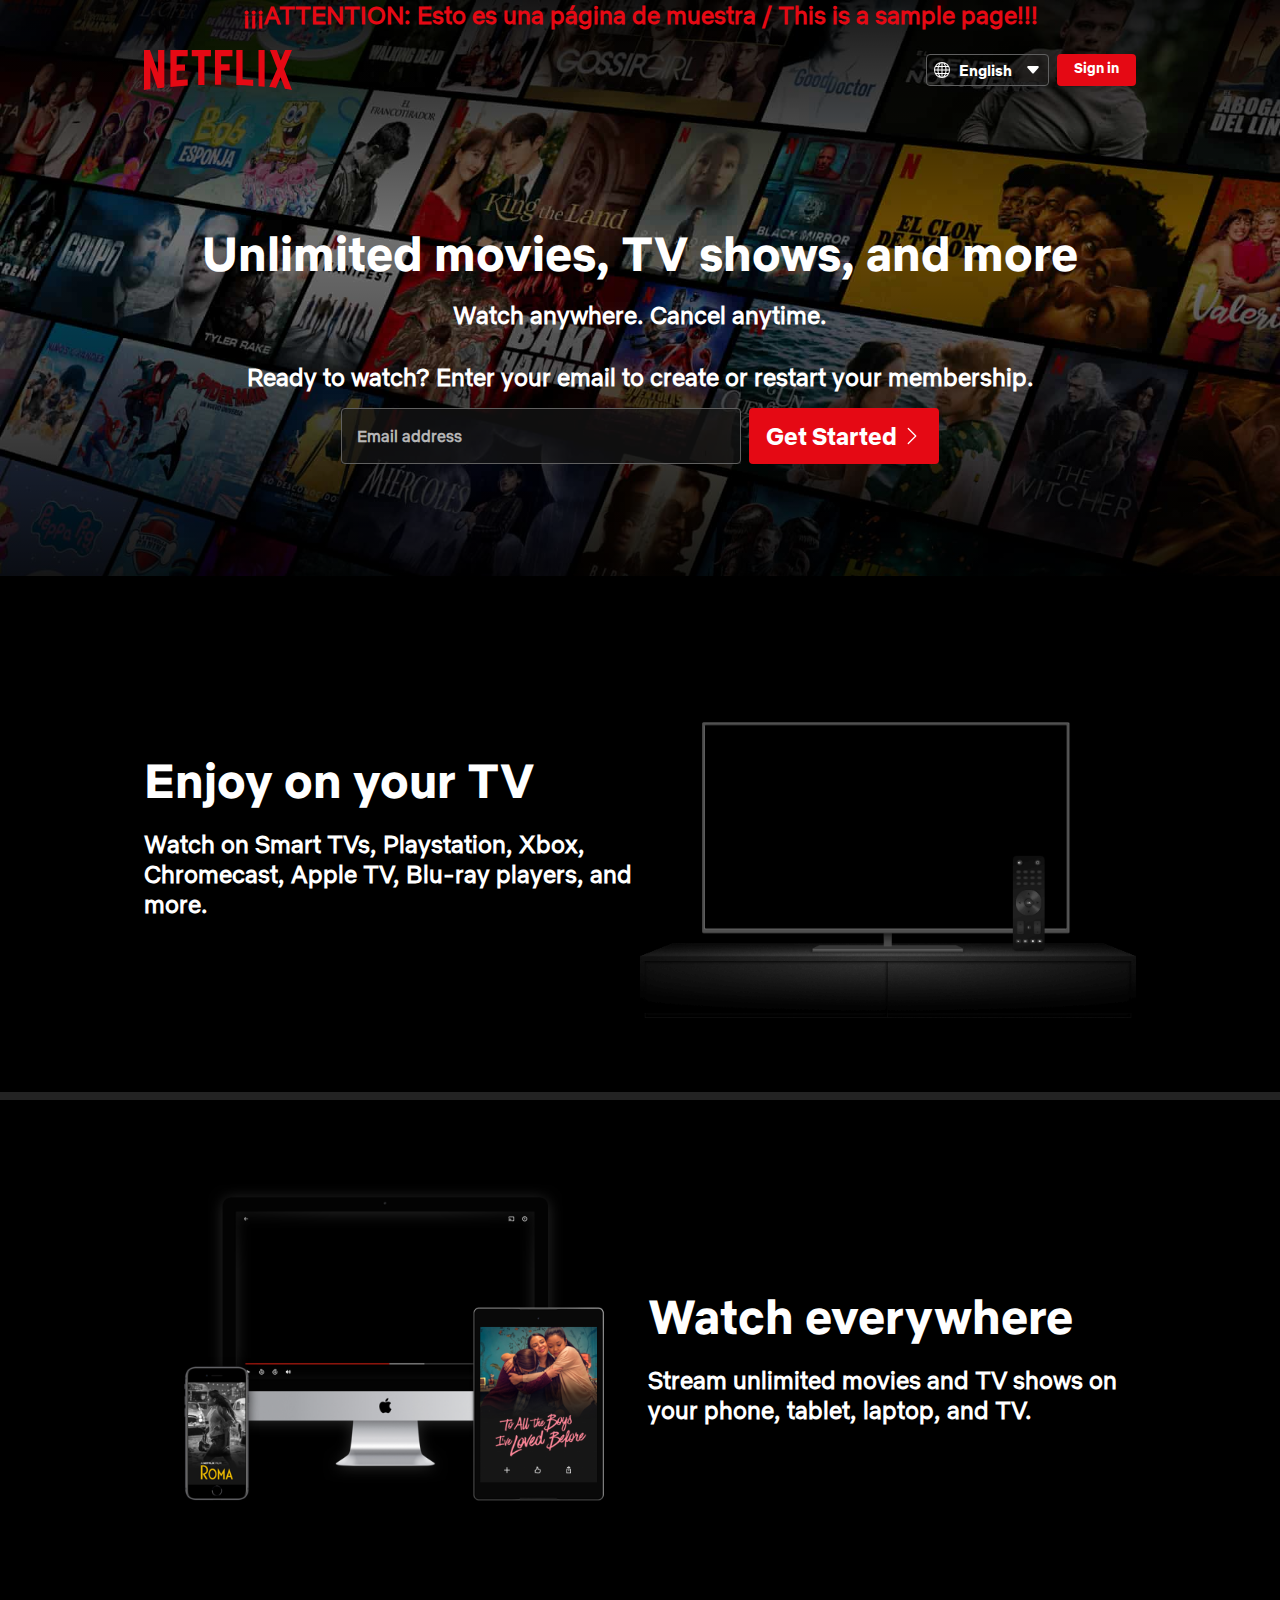
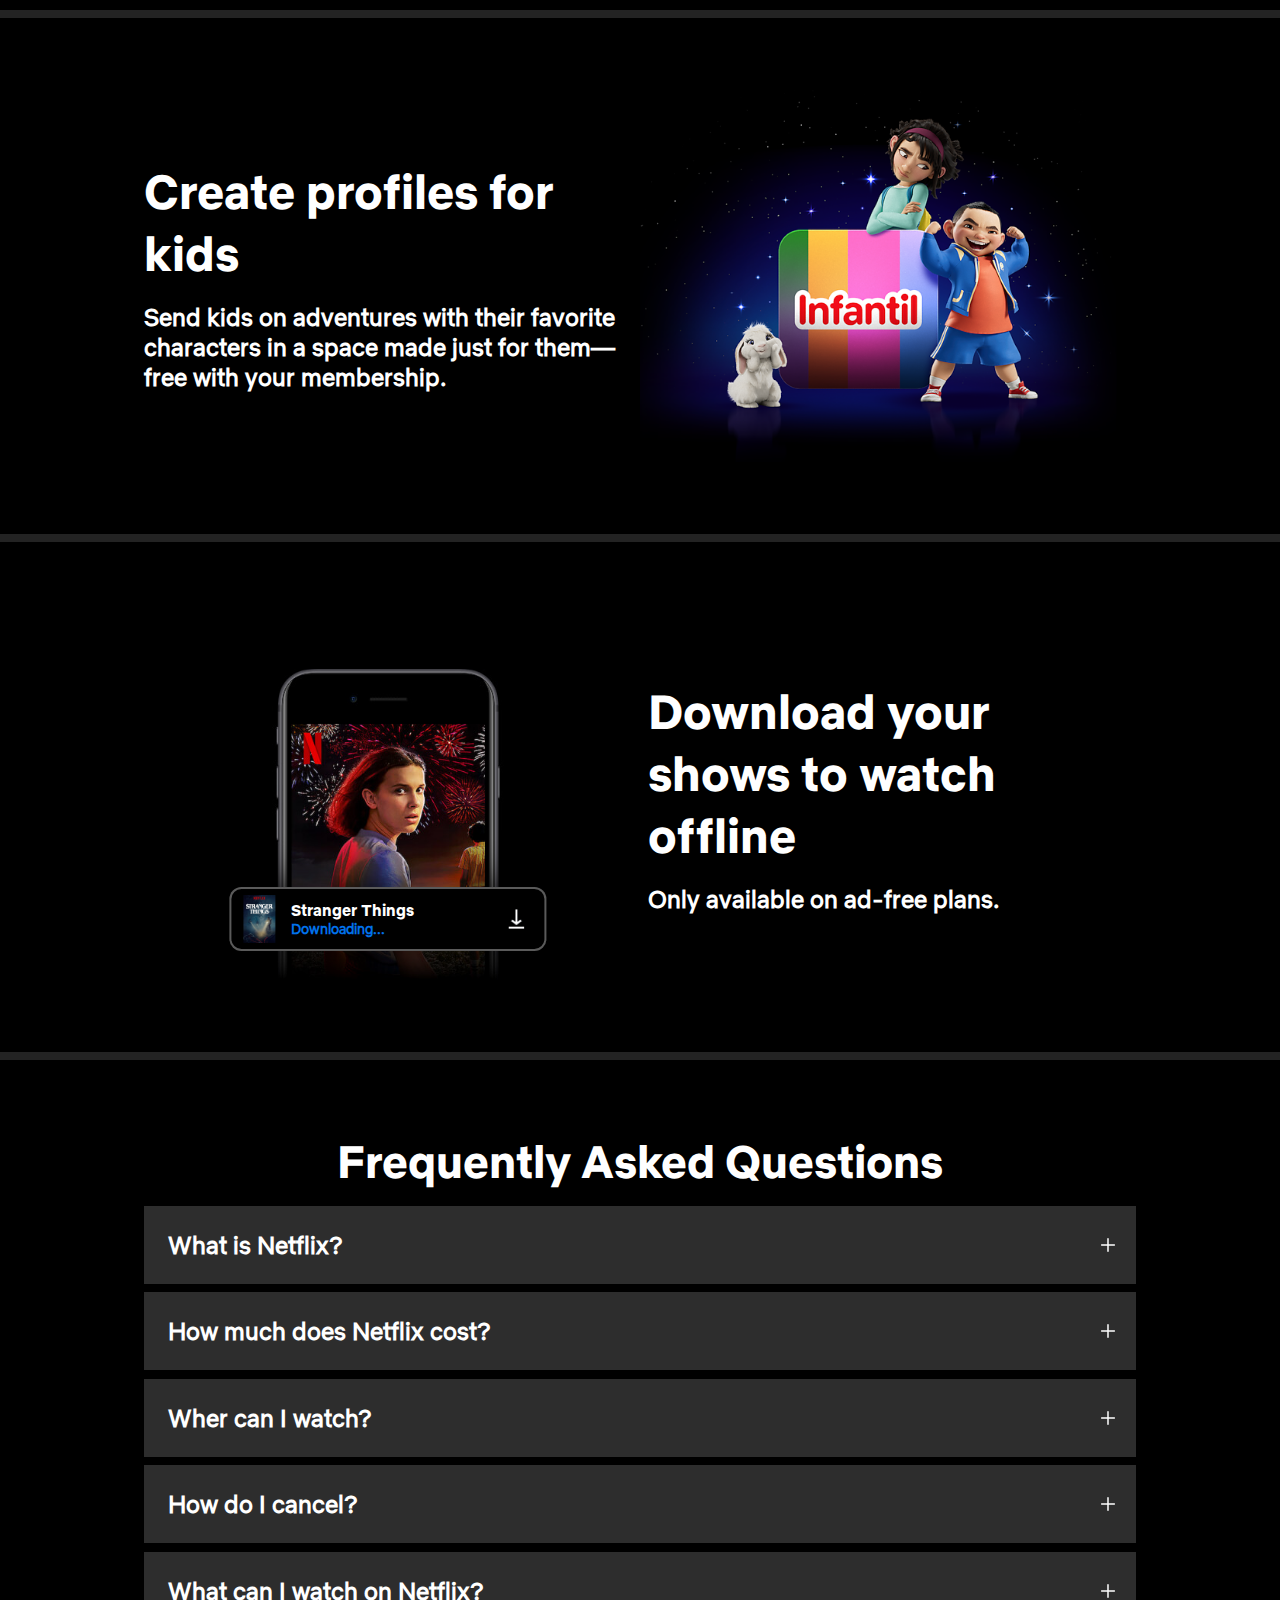
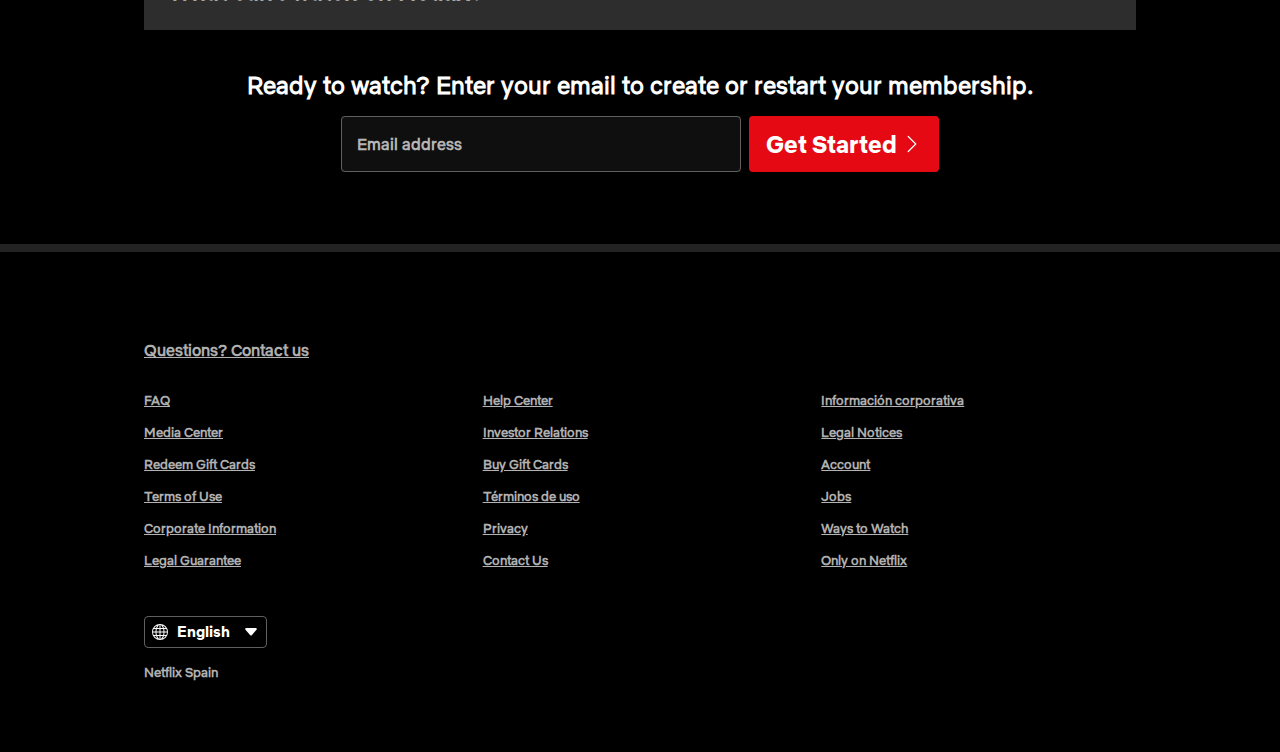
==== commit c8804ea6: "fixing video responsive & Finish validation login" ====
--- a/en/index.html
+++ b/en/index.html
@@ -1,325 +1,571 @@
 <!DOCTYPE html>
 <html lang="en">
-<head>
-    <meta charset="UTF-8">
-    <meta name="viewport" content="width=device-width, initial-scale=1.0">
+  <head>
+    <meta charset="UTF-8" />
+    <meta name="viewport" content="width=device-width, initial-scale=1.0" />
     <title>Netflix</title>
-    <link rel="stylesheet" href="../css/app.css">
-    <link rel="stylesheet" href="../css/fonts/stylesheet.css">
+    <link rel="stylesheet" href="../css/app.css" />
+    <link rel="stylesheet" href="../css/fonts/stylesheet.css" />
     <script defer src="../app.js"></script>
-</head>
-<body>
-<header class="headerContainer">
-    <div class="headerFilter">
-    <div class="header">
-        <div class="header__logo">
+  </head>
+  <body>
+    <div class="container">
+      <div class="container__filter">
+        <header class="header">
+          <div class="header__logo">
             <a href="#" title="Netflix" class="header__a">
-                <svg viewBox="0 0 111 30" version="1.1" xmlns="http://www.w3.org/2000/svg" xmlns:xlink="http://www.w3.org/1999/xlink" aria-hidden="true" role="img" class="header__svg--logo">
-                    <g>
-                        <path d="M105.06233,14.2806261 L110.999156,30 C109.249227,29.7497422 107.500234,29.4366857 105.718437,29.1554972 L102.374168,20.4686475 L98.9371075,28.4375293 C97.2499766,28.1563408 95.5928391,28.061674 93.9057081,27.8432843 L99.9372012,14.0931671 L94.4680851,-5.68434189e-14 L99.5313525,-5.68434189e-14 L102.593495,7.87421502 L105.874965,-5.68434189e-14 L110.999156,-5.68434189e-14 L105.06233,14.2806261 Z M90.4686475,-5.68434189e-14 L85.8749649,-5.68434189e-14 L85.8749649,27.2499766 C87.3746368,27.3437061 88.9371075,27.4055675 90.4686475,27.5930265 L90.4686475,-5.68434189e-14 Z M81.9055207,26.93692 C77.7186241,26.6557316 73.5307901,26.4064111 69.250164,26.3117443 L69.250164,-5.68434189e-14 L73.9366389,-5.68434189e-14 L73.9366389,21.8745899 C76.6248008,21.9373887 79.3120255,22.1557784 81.9055207,22.2804387 L81.9055207,26.93692 Z M64.2496954,10.6561065 L64.2496954,15.3435186 L57.8442216,15.3435186 L57.8442216,25.9996251 L53.2186709,25.9996251 L53.2186709,-5.68434189e-14 L66.3436123,-5.68434189e-14 L66.3436123,4.68741213 L57.8442216,4.68741213 L57.8442216,10.6561065 L64.2496954,10.6561065 Z M45.3435186,4.68741213 L45.3435186,26.2498828 C43.7810479,26.2498828 42.1876465,26.2498828 40.6561065,26.3117443 L40.6561065,4.68741213 L35.8121661,4.68741213 L35.8121661,-5.68434189e-14 L50.2183897,-5.68434189e-14 L50.2183897,4.68741213 L45.3435186,4.68741213 Z M30.749836,15.5928391 C28.687787,15.5928391 26.2498828,15.5928391 24.4999531,15.6875059 L24.4999531,22.6562939 C27.2499766,22.4678976 30,22.2495079 32.7809542,22.1557784 L32.7809542,26.6557316 L19.812541,27.6876933 L19.812541,-5.68434189e-14 L32.7809542,-5.68434189e-14 L32.7809542,4.68741213 L24.4999531,4.68741213 L24.4999531,10.9991564 C26.3126816,10.9991564 29.0936358,10.9054269 30.749836,10.9054269 L30.749836,15.5928391 Z M4.78114163,12.9684132 L4.78114163,29.3429562 C3.09401069,29.5313525 1.59340144,29.7497422 0,30 L0,-5.68434189e-14 L4.4690224,-5.68434189e-14 L10.562377,17.0315868 L10.562377,-5.68434189e-14 L15.2497891,-5.68434189e-14 L15.2497891,28.061674 C13.5935889,28.3437998 11.906458,28.4375293 10.1246602,28.6868498 L4.78114163,12.9684132 Z">
-                        </path>
-                    </g>
+              <svg
+                viewBox="0 0 111 30"
+                version="1.1"
+                xmlns="http://www.w3.org/2000/svg"
+                xmlns:xlink="http://www.w3.org/1999/xlink"
+                aria-hidden="true"
+                role="img"
+                class="header__svg--logo"
+              >
+                <g>
+                  <path
+                    d="M105.06233,14.2806261 L110.999156,30 C109.249227,29.7497422 107.500234,29.4366857 105.718437,29.1554972 L102.374168,20.4686475 L98.9371075,28.4375293 C97.2499766,28.1563408 95.5928391,28.061674 93.9057081,27.8432843 L99.9372012,14.0931671 L94.4680851,-5.68434189e-14 L99.5313525,-5.68434189e-14 L102.593495,7.87421502 L105.874965,-5.68434189e-14 L110.999156,-5.68434189e-14 L105.06233,14.2806261 Z M90.4686475,-5.68434189e-14 L85.8749649,-5.68434189e-14 L85.8749649,27.2499766 C87.3746368,27.3437061 88.9371075,27.4055675 90.4686475,27.5930265 L90.4686475,-5.68434189e-14 Z M81.9055207,26.93692 C77.7186241,26.6557316 73.5307901,26.4064111 69.250164,26.3117443 L69.250164,-5.68434189e-14 L73.9366389,-5.68434189e-14 L73.9366389,21.8745899 C76.6248008,21.9373887 79.3120255,22.1557784 81.9055207,22.2804387 L81.9055207,26.93692 Z M64.2496954,10.6561065 L64.2496954,15.3435186 L57.8442216,15.3435186 L57.8442216,25.9996251 L53.2186709,25.9996251 L53.2186709,-5.68434189e-14 L66.3436123,-5.68434189e-14 L66.3436123,4.68741213 L57.8442216,4.68741213 L57.8442216,10.6561065 L64.2496954,10.6561065 Z M45.3435186,4.68741213 L45.3435186,26.2498828 C43.7810479,26.2498828 42.1876465,26.2498828 40.6561065,26.3117443 L40.6561065,4.68741213 L35.8121661,4.68741213 L35.8121661,-5.68434189e-14 L50.2183897,-5.68434189e-14 L50.2183897,4.68741213 L45.3435186,4.68741213 Z M30.749836,15.5928391 C28.687787,15.5928391 26.2498828,15.5928391 24.4999531,15.6875059 L24.4999531,22.6562939 C27.2499766,22.4678976 30,22.2495079 32.7809542,22.1557784 L32.7809542,26.6557316 L19.812541,27.6876933 L19.812541,-5.68434189e-14 L32.7809542,-5.68434189e-14 L32.7809542,4.68741213 L24.4999531,4.68741213 L24.4999531,10.9991564 C26.3126816,10.9991564 29.0936358,10.9054269 30.749836,10.9054269 L30.749836,15.5928391 Z M4.78114163,12.9684132 L4.78114163,29.3429562 C3.09401069,29.5313525 1.59340144,29.7497422 0,30 L0,-5.68434189e-14 L4.4690224,-5.68434189e-14 L10.562377,17.0315868 L10.562377,-5.68434189e-14 L15.2497891,-5.68434189e-14 L15.2497891,28.061674 C13.5935889,28.3437998 11.906458,28.4375293 10.1246602,28.6868498 L4.78114163,12.9684132 Z"
+                  ></path>
+                </g>
+              </svg>
+              <!-- <img src="source/img/Netflix_Logo_PMS.png" alt="Netflix_Logo" class="header__img"> -->
+            </a>
+          </div>
+
+          <nav class="header__nav">
+            <div class="lang">
+              <svg
+                xmlns="http://www.w3.org/2000/svg"
+                width="16"
+                height="16"
+                fill="currentColor"
+                class="lang__globesvg"
+                viewBox="0 0 16 16"
+              >
+                <path
+                  d="M0 8a8 8 0 1 1 16 0A8 8 0 0 1 0 8zm7.5-6.923c-.67.204-1.335.82-1.887 1.855A7.97 7.97 0 0 0 5.145 4H7.5V1.077zM4.09 4a9.267 9.267 0 0 1 .64-1.539 6.7 6.7 0 0 1 .597-.933A7.025 7.025 0 0 0 2.255 4H4.09zm-.582 3.5c.03-.877.138-1.718.312-2.5H1.674a6.958 6.958 0 0 0-.656 2.5h2.49zM4.847 5a12.5 12.5 0 0 0-.338 2.5H7.5V5H4.847zM8.5 5v2.5h2.99a12.495 12.495 0 0 0-.337-2.5H8.5zM4.51 8.5a12.5 12.5 0 0 0 .337 2.5H7.5V8.5H4.51zm3.99 0V11h2.653c.187-.765.306-1.608.338-2.5H8.5zM5.145 12c.138.386.295.744.468 1.068.552 1.035 1.218 1.65 1.887 1.855V12H5.145zm.182 2.472a6.696 6.696 0 0 1-.597-.933A9.268 9.268 0 0 1 4.09 12H2.255a7.024 7.024 0 0 0 3.072 2.472zM3.82 11a13.652 13.652 0 0 1-.312-2.5h-2.49c.062.89.291 1.733.656 2.5H3.82zm6.853 3.472A7.024 7.024 0 0 0 13.745 12H11.91a9.27 9.27 0 0 1-.64 1.539 6.688 6.688 0 0 1-.597.933zM8.5 12v2.923c.67-.204 1.335-.82 1.887-1.855.173-.324.33-.682.468-1.068H8.5zm3.68-1h2.146c.365-.767.594-1.61.656-2.5h-2.49a13.65 13.65 0 0 1-.312 2.5zm2.802-3.5a6.959 6.959 0 0 0-.656-2.5H12.18c.174.782.282 1.623.312 2.5h2.49zM11.27 2.461c.247.464.462.98.64 1.539h1.835a7.024 7.024 0 0 0-3.072-2.472c.218.284.418.598.597.933zM10.855 4a7.966 7.966 0 0 0-.468-1.068C9.835 1.897 9.17 1.282 8.5 1.077V4h2.355z"
+                />
+              </svg>
+              <select class="lang__select" id="header_select" name="langSelect">
+                <option selected="" label="English" value="en-EN" lang="en">
+                  English
+                </option>
+                <option label="Español" value="es-ES" lang="es">Español</option>
+              </select>
+              <svg
+                xmlns="http://www.w3.org/2000/svg"
+                width="16"
+                height="16"
+                fill="currentColor"
+                class="lang__arrowsvg"
+                viewBox="0 0 16 16"
+              >
+                <path
+                  d="M7.247 11.14 2.451 5.658C1.885 5.013 2.345 4 3.204 4h9.592a1 1 0 0 1 .753 1.659l-4.796 5.48a1 1 0 0 1-1.506 0z"
+                />
+              </svg>
+            </div>
+            <div class="header__divlogin">
+              <a href="login.html" title="iniciar sesión" class="header__login">
+                Sign in
+              </a>
+            </div>
+          </nav>
+        </header>
+        <section class="landing">
+          <h1 class="landing__h1">Unlimited movies, TV shows, and more</h1>
+          <p class="landing__p">Watch anywhere. Cancel anytime.</p>
+          <div class="register">
+            <p class="register__p">
+              Ready to watch? Enter your email to create or restart your
+              membership.
+            </p>
+            <form
+              action="#"
+              method="post"
+              class="register__form"
+              autocomplete="off"
+            >
+              <div class="register__container">
+                <div class="register__div--input">
+                  <label for="email" class="register__label"
+                    >Email address</label
+                  >
+                  <input
+                    class="register__input"
+                    type="email"
+                    name="email"
+                    id="email"
+                  />
+                </div>
+                <div class="register__validation">
+                  <svg
+                    xmlns="http://www.w3.org/2000/svg"
+                    width="16"
+                    height="16"
+                    fill="currentColor"
+                    class="register__svg--circle"
+                    viewBox="0 0 16 16"
+                  >
+                    <path
+                      d="M8 15A7 7 0 1 1 8 1a7 7 0 0 1 0 14zm0 1A8 8 0 1 0 8 0a8 8 0 0 0 0 16z"
+                    />
+                    <path
+                      d="M4.646 4.646a.5.5 0 0 1 .708 0L8 7.293l2.646-2.647a.5.5 0 0 1 .708.708L8.707 8l2.647 2.646a.5.5 0 0 1-.708.708L8 8.707l-2.646 2.647a.5.5 0 0 1-.708-.708L7.293 8 4.646 5.354a.5.5 0 0 1 0-.708z"
+                    />
+                  </svg>
+                  <span id="valMessage"></span>
+                </div>
+              </div>
+              <button class="register__btn">
+                Get Started
+                <div class="register__div">
+                  <svg
+                    xmlns="http://www.w3.org/2000/svg"
+                    width="20"
+                    height="20"
+                    fill="currentColor"
+                    class="register__svg"
+                    viewBox="0 0 16 16"
+                  >
+                    <path
+                      fill-rule="evenodd"
+                      d="M4.646 1.646a.5.5 0 0 1 .708 0l6 6a.5.5 0 0 1 0 .708l-6 6a.5.5 0 0 1-.708-.708L10.293 8 4.646 2.354a.5.5 0 0 1 0-.708z"
+                    />
+                  </svg>
+                </div>
+              </button>
+            </form>
+          </div>
+        </section>
+      </div>
+    </div>
+
+    <main class="main">
+      <section class="specs">
+        <div class="specs__col">
+          <h2 class="specs__h2">Enjoy on your TV</h2>
+          <p class="specs__p">
+            Watch on Smart TVs, Playstation, Xbox, Chromecast, Apple TV, Blu-ray
+            players, and more.
+          </p>
+        </div>
+        <div class="specs__col div-img">
+          <img class="specs__img" src="../source/img/tv.png" alt="tv" />
+          <div class="specs__div-video">
+            <video
+              class="specs__video"
+              data-uia="nmhp-card-animation-asset-video"
+              autoplay=""
+              playsinline=""
+              muted=""
+              loop=""
+            >
+              <source
+                src="https://assets.nflxext.com/ffe/siteui/acquisition/ourStory/fuji/desktop/video-tv-0819.m4v"
+                type="video/mp4"
+              />
+            </video>
+          </div>
+        </div>
+      </section>
+
+      <div class="separador"></div>
+
+      <section class="specs inverted">
+        <div class="specs__col">
+          <h2 class="specs__h2">Watch everywhere</h2>
+          <p class="specs__p">
+            Stream unlimited movies and TV shows on your phone, tablet, laptop,
+            and TV.
+          </p>
+        </div>
+
+        <div class="specs__col div-img">
+          <img
+            class="specs__img"
+            src="../source/img/device-pile.png"
+            alt="devices"
+          />
+          <div class="specs__div-video video-devices">
+            <video
+              class="specs__video"
+              data-uia="nmhp-card-animation-asset-video"
+              autoplay=""
+              playsinline=""
+              muted=""
+              loop=""
+            >
+              <source
+                src="https://assets.nflxext.com/ffe/siteui/acquisition/ourStory/fuji/desktop/video-devices.m4v"
+                type="video/mp4"
+              />
+            </video>
+          </div>
+        </div>
+      </section>
+
+      <div class="separador"></div>
+
+      <section class="specs">
+        <div class="specs__col">
+          <h2 class="specs__h2">Create profiles for kids</h2>
+          <p class="specs__p">
+            Send kids on adventures with their favorite characters in a space
+            made just for them—free with your membership.
+          </p>
+        </div>
+        <div class="specs__col div-img">
+          <img
+            class="specs__img"
+            src="../source/img/infantil.png"
+            alt="infantil"
+          />
+        </div>
+      </section>
+
+      <div class="separador"></div>
+
+      <section class="specs inverted">
+        <div class="specs__col">
+          <h2 class="specs__h2">Download your shows to watch offline</h2>
+          <p class="specs__p">Only available on ad-free plans.</p>
+        </div>
+        <div class="specs__col div-img">
+          <img
+            class="specs__img"
+            src="../source/img/mobile-0819.jpg"
+            alt="stranger things"
+          />
+          <div class="animation">
+            <div>
+              <img
+                class="animation__img"
+                src="../source/img/boxshot.png"
+                alt="stranger thingscover"
+              />
+            </div>
+            <div class="animation__div">
+              <p class="animation__p">Stranger Things</p>
+              <p class="animation__p--blue">Downloading...</p>
+            </div>
+            <div>
+              <img
+                class="animation__img"
+                src="../source/img/download-icon.gif"
+                alt="download_gif"
+              />
+            </div>
+          </div>
+        </div>
+      </section>
+
+      <div class="separador"></div>
+
+      <div class="faq">
+        <h2 class="faq__h2">Frequently Asked Questions</h2>
+        <ul class="faq__ul">
+          <li class="faq__li">
+            <button class="faq__btn">
+              <span class="faq__span">What is Netflix?</span>
+              <svg
+                class="faq__svg"
+                xmlns="http://www.w3.org/2000/svg"
+                width="16"
+                height="16"
+                fill="currentColor"
+                viewBox="0 0 16 16"
+              >
+                <path
+                  d="M4.646 4.646a.5.5 0 0 1 .708 0L8 7.293l2.646-2.647a.5.5 0 0 1 .708.708L8.707 8l2.647 2.646a.5.5 0 0 1-.708.708L8 8.707l-2.646 2.647a.5.5 0 0 1-.708-.708L7.293 8 4.646 5.354a.5.5 0 0 1 0-.708z"
+                />
+              </svg>
+            </button>
+            <div class="faq__info">
+              <p class="faq__p">
+                Netflix is a streaming service that offers a wide variety of
+                award-winning TV shows, movies, anime, documentaries, and more
+                on thousands of internet-connected devices.
+              </p>
+              <p class="faq__p">
+                You can watch as much as you want, whenever you want – all for
+                one low monthly price. There's always something new to discover
+                and new TV shows and movies are added every week!
+              </p>
+            </div>
+          </li>
+          <li class="faq__li">
+            <button class="faq__btn">
+              <span class="faq__span">How much does Netflix cost?</span>
+              <svg
+                class="faq__svg"
+                xmlns="http://www.w3.org/2000/svg"
+                width="16"
+                height="16"
+                fill="currentColor"
+                viewBox="0 0 16 16"
+              >
+                <path
+                  d="M4.646 4.646a.5.5 0 0 1 .708 0L8 7.293l2.646-2.647a.5.5 0 0 1 .708.708L8.707 8l2.647 2.646a.5.5 0 0 1-.708.708L8 8.707l-2.646 2.647a.5.5 0 0 1-.708-.708L7.293 8 4.646 5.354a.5.5 0 0 1 0-.708z"
+                />
+              </svg>
+            </button>
+            <div class="faq__info">
+              <p class="faq__p">
+                Watch Netflix on your smartphone, tablet, Smart TV, laptop, or
+                streaming device, all for one fixed monthly fee. Plans range
+                from EUR5.49 to EUR17.99 a month. No extra costs, no contracts.
+              </p>
+            </div>
+          </li>
+          <li class="faq__li">
+            <button class="faq__btn">
+              <span class="faq__span">Wher can I watch?</span>
+              <svg
+                class="faq__svg"
+                xmlns="http://www.w3.org/2000/svg"
+                width="16"
+                height="16"
+                fill="currentColor"
+                viewBox="0 0 16 16"
+              >
+                <path
+                  d="M4.646 4.646a.5.5 0 0 1 .708 0L8 7.293l2.646-2.647a.5.5 0 0 1 .708.708L8.707 8l2.647 2.646a.5.5 0 0 1-.708.708L8 8.707l-2.646 2.647a.5.5 0 0 1-.708-.708L7.293 8 4.646 5.354a.5.5 0 0 1 0-.708z"
+                />
+              </svg>
+            </button>
+            <div class="faq__info">
+              <p class="faq__p">
+                Watch anywhere, anytime. Sign in with your Netflix account to
+                watch instantly on the web at netflix.com from your personal
+                computer or on any internet-connected device that offers the
+                Netflix app, including smart TVs, smartphones, tablets,
+                streaming media players and game consoles.
+              </p>
+              <p class="faq__p">
+                You can also download your favorite shows with the iOS, Android,
+                or Windows 10 app. Use downloads to watch while you're on the go
+                and without an internet connection. Take Netflix with you
+                anywhere.
+              </p>
+            </div>
+          </li>
+          <li class="faq__li">
+            <button class="faq__btn">
+              <span class="faq__span">How do I cancel?</span>
+              <svg
+                class="faq__svg"
+                class="faq__svg"
+                xmlns="http://www.w3.org/2000/svg"
+                width="16"
+                height="16"
+                fill="currentColor"
+                viewBox="0 0 16 16"
+              >
+                <path
+                  d="M4.646 4.646a.5.5 0 0 1 .708 0L8 7.293l2.646-2.647a.5.5 0 0 1 .708.708L8.707 8l2.647 2.646a.5.5 0 0 1-.708.708L8 8.707l-2.646 2.647a.5.5 0 0 1-.708-.708L7.293 8 4.646 5.354a.5.5 0 0 1 0-.708z"
+                />
+              </svg>
+            </button>
+            <div class="faq__info">
+              <p class="faq__p">
+                Netflix is flexible. There are no pesky contracts and no
+                commitments. You can easily cancel your account online in two
+                clicks. There are no cancellation fees – start or stop your
+                account anytime.
+              </p>
+            </div>
+          </li>
+          <li class="faq__li">
+            <button class="faq__btn">
+              <span class="faq__span">What can I watch on Netflix?</span>
+              <svg
+                class="faq__svg"
+                xmlns="http://www.w3.org/2000/svg"
+                width="16"
+                height="16"
+                fill="currentColor"
+                class="bi bi-x"
+                viewBox="0 0 16 16"
+              >
+                <path
+                  d="M4.646 4.646a.5.5 0 0 1 .708 0L8 7.293l2.646-2.647a.5.5 0 0 1 .708.708L8.707 8l2.647 2.646a.5.5 0 0 1-.708.708L8 8.707l-2.646 2.647a.5.5 0 0 1-.708-.708L7.293 8 4.646 5.354a.5.5 0 0 1 0-.708z"
+                />
+              </svg>
+            </button>
+            <div class="faq__info">
+              <p class="faq__p">
+                Netflix has an extensive library of feature films,
+                documentaries, TV shows, anime, award-winning Netflix originals,
+                and more. Watch as much as you want, anytime you want.
+              </p>
+            </div>
+          </li>
+        </ul>
+        <div class="register">
+          <p class="register__p">
+            Ready to watch? Enter your email to create or restart your
+            membership.
+          </p>
+          <form
+            action=""
+            method="post"
+            class="register__form"
+            autocomplete="off"
+          >
+            <div class="register__container">
+              <div class="register__div--input">
+                <label for="email" class="register__label">Email address</label>
+                <input
+                  class="register__input"
+                  type="email"
+                  name="email"
+                  id="email"
+                />
+              </div>
+              <div class="register__validation">
+                <svg
+                  xmlns="http://www.w3.org/2000/svg"
+                  width="16"
+                  height="16"
+                  fill="currentColor"
+                  class="register__svg--circle"
+                  viewBox="0 0 16 16"
+                >
+                  <path
+                    d="M8 15A7 7 0 1 1 8 1a7 7 0 0 1 0 14zm0 1A8 8 0 1 0 8 0a8 8 0 0 0 0 16z"
+                  />
+                  <path
+                    d="M4.646 4.646a.5.5 0 0 1 .708 0L8 7.293l2.646-2.647a.5.5 0 0 1 .708.708L8.707 8l2.647 2.646a.5.5 0 0 1-.708.708L8 8.707l-2.646 2.647a.5.5 0 0 1-.708-.708L7.293 8 4.646 5.354a.5.5 0 0 1 0-.708z"
+                  />
                 </svg>
-            <!-- <img src="source/img/Netflix_Logo_PMS.png" alt="Netflix_Logo" class="header__img"> -->
-            </a>
-        </div>
-       
-        <nav class="header__nav">
-            <div class="lang">
-                <svg xmlns="http://www.w3.org/2000/svg" width="16" height="16" fill="currentColor" class="lang__globesvg" viewBox="0 0 16 16">
-                    <path d="M0 8a8 8 0 1 1 16 0A8 8 0 0 1 0 8zm7.5-6.923c-.67.204-1.335.82-1.887 1.855A7.97 7.97 0 0 0 5.145 4H7.5V1.077zM4.09 4a9.267 9.267 0 0 1 .64-1.539 6.7 6.7 0 0 1 .597-.933A7.025 7.025 0 0 0 2.255 4H4.09zm-.582 3.5c.03-.877.138-1.718.312-2.5H1.674a6.958 6.958 0 0 0-.656 2.5h2.49zM4.847 5a12.5 12.5 0 0 0-.338 2.5H7.5V5H4.847zM8.5 5v2.5h2.99a12.495 12.495 0 0 0-.337-2.5H8.5zM4.51 8.5a12.5 12.5 0 0 0 .337 2.5H7.5V8.5H4.51zm3.99 0V11h2.653c.187-.765.306-1.608.338-2.5H8.5zM5.145 12c.138.386.295.744.468 1.068.552 1.035 1.218 1.65 1.887 1.855V12H5.145zm.182 2.472a6.696 6.696 0 0 1-.597-.933A9.268 9.268 0 0 1 4.09 12H2.255a7.024 7.024 0 0 0 3.072 2.472zM3.82 11a13.652 13.652 0 0 1-.312-2.5h-2.49c.062.89.291 1.733.656 2.5H3.82zm6.853 3.472A7.024 7.024 0 0 0 13.745 12H11.91a9.27 9.27 0 0 1-.64 1.539 6.688 6.688 0 0 1-.597.933zM8.5 12v2.923c.67-.204 1.335-.82 1.887-1.855.173-.324.33-.682.468-1.068H8.5zm3.68-1h2.146c.365-.767.594-1.61.656-2.5h-2.49a13.65 13.65 0 0 1-.312 2.5zm2.802-3.5a6.959 6.959 0 0 0-.656-2.5H12.18c.174.782.282 1.623.312 2.5h2.49zM11.27 2.461c.247.464.462.98.64 1.539h1.835a7.024 7.024 0 0 0-3.072-2.472c.218.284.418.598.597.933zM10.855 4a7.966 7.966 0 0 0-.468-1.068C9.835 1.897 9.17 1.282 8.5 1.077V4h2.355z"/>
+                <span id="valMessage"></span>
+              </div>
+            </div>
+            <button class="register__btn" type="submit">
+              Get Started
+              <div class="register__div">
+                <svg
+                  xmlns="http://www.w3.org/2000/svg"
+                  width="20"
+                  height="20"
+                  fill="currentColor"
+                  class="register__svg"
+                  viewBox="0 0 16 16"
+                >
+                  <path
+                    fill-rule="evenodd"
+                    d="M4.646 1.646a.5.5 0 0 1 .708 0l6 6a.5.5 0 0 1 0 .708l-6 6a.5.5 0 0 1-.708-.708L10.293 8 4.646 2.354a.5.5 0 0 1 0-.708z"
+                  />
                 </svg>
-                <select class="lang__select" id="header_select" name="langSelect">
-                    <option selected="" label="English" value="en-EN" lang="en">English</option>
-                    <option label="Español" value="es-ES" lang="es">Español</option>
-                </select>
-                <svg xmlns="http://www.w3.org/2000/svg" width="16" height="16" fill="currentColor" class="lang__arrowsvg" viewBox="0 0 16 16">
-                    <path d="M7.247 11.14 2.451 5.658C1.885 5.013 2.345 4 3.204 4h9.592a1 1 0 0 1 .753 1.659l-4.796 5.48a1 1 0 0 1-1.506 0z"/>
-                </svg>
-            </div>  
-            <div class="header__divlogin">
-                <a href="https://www.netflix.com/es/login" title="iniciar sesión" class="header__login">
-                    Sign in
-                </a>
-            </div>
-        </nav>
-    </div>
-        <section class="landing">
-            <h1 class="landing__h1">Unlimited movies, TV shows, and more</h1>
-            <p class="landing__p">Watch anywhere. Cancel anytime.</p>
-            <div class="register">
-                <p class="register__p">Ready to watch? Enter your email to create or restart your membership.</p>
-                <form action="#" method="post" class="register__form" autocomplete="off">
-                    <div class="register__container">
-                        <div class="register__div--input">
-                        <label for="email" class="register__label">Email address</label>
-                            <input class="register__input" type="email" name="email" id="email">
-                        </div>
-                        <div class="register__validation">
-                            <svg xmlns="http://www.w3.org/2000/svg" width="16" height="16" fill="currentColor" class="register__svg--circle" viewBox="0 0 16 16">
-                                <path d="M8 15A7 7 0 1 1 8 1a7 7 0 0 1 0 14zm0 1A8 8 0 1 0 8 0a8 8 0 0 0 0 16z"/>
-                                <path d="M4.646 4.646a.5.5 0 0 1 .708 0L8 7.293l2.646-2.647a.5.5 0 0 1 .708.708L8.707 8l2.647 2.646a.5.5 0 0 1-.708.708L8 8.707l-2.646 2.647a.5.5 0 0 1-.708-.708L7.293 8 4.646 5.354a.5.5 0 0 1 0-.708z"/>
-                            </svg>
-                            <span id="valMessage"></span>
-                        </div>
-                    </div>
-                    <button class="register__btn">
-                        Get Started
-                        <div class="register__div">
-                            <svg xmlns="http://www.w3.org/2000/svg" width="20" height="20" fill="currentColor" class="register__svg" viewBox="0 0 16 16">
-                                <path fill-rule="evenodd" d="M4.646 1.646a.5.5 0 0 1 .708 0l6 6a.5.5 0 0 1 0 .708l-6 6a.5.5 0 0 1-.708-.708L10.293 8 4.646 2.354a.5.5 0 0 1 0-.708z"/>
-                            </svg> 
-                        </div>
-                    </button> 
-                </form>
-            </div>
-        </section>
-    </div>
-</header>
-
-    <main class="main">
-
-        <section class="specs">
-            <div class="specs__col">
-                <h2 class="specs__h2">Enjoy on your TV</h2>
-                <p class="specs__p">Watch on Smart TVs, Playstation, Xbox, Chromecast, Apple TV, Blu-ray players, and more.</p>
-            </div>
-            <div class="specs__col div-img">
-                <img class="specs__img" src="../source/img/tv.png" alt="tv">
-                <div class="specs__div-video">
-                    <video class="specs__video" data-uia="nmhp-card-animation-asset-video" autoplay="" playsinline="" muted="" loop="">
-                        <source src="https://assets.nflxext.com/ffe/siteui/acquisition/ourStory/fuji/desktop/video-tv-0819.m4v" type="video/mp4">
-                    </video>
-                </div>
-            </div>
-        </section>
-
-        <div class="separador"></div>
-
-        <section class="specs inverted">
-            <div class="specs__col">
-                <h2 class="specs__h2">Watch everywhere</h2>
-                <p class="specs__p">
-                    Stream unlimited movies and TV shows on your phone, tablet, laptop, and TV.
-            </div>
-            <div class="specs__col div-img">
-                <img class="specs__img" src="../source/img/device-pile.png" alt="devices">
-                <div class="specs__div-video video-devices">
-                    <video class="specs__video" data-uia="nmhp-card-animation-asset-video" autoplay="" playsinline="" muted="" loop="">
-                        <source src="https://assets.nflxext.com/ffe/siteui/acquisition/ourStory/fuji/desktop/video-devices.m4v" type="video/mp4">
-                    </video>
-                </div>
-            </div>
-        </section>
-
-        <div class="separador"></div>
-
-        <section class="specs">
-            <div class="specs__col">
-                <h2 class="specs__h2">Create profiles for kids</h2>
-                <p class="specs__p">Send kids on adventures with their favorite characters in a space made just for them—free with your membership.</p>
-            </div>
-            <div class="specs__col div-img">
-                <img class="specs__img" src="../source/img/infantil.png" alt="infantil">
-            </div>
-        </section>
-
-        <div class="separador"></div>
-
-        <section class="specs inverted">
-            <div class="specs__col">
-                <h2 class="specs__h2">Download your shows to watch offline</h2>
-                <p class="specs__p">Only available on ad-free plans.</p>
-            </div>
-            <div class="specs__col div-img">
-                <img class="specs__img" src="../source/img/mobile-0819.jpg" alt="stranger things">
-                <div class="animation">
-                    <div>
-                        <img class="animation__img" src="../source/img/boxshot.png" alt="stranger thingscover">
-                    </div>
-                    <div class="animation__div">
-                        <p class="animation__p">Stranger Things</p>
-                        <p class="animation__p--blue">Downloading...</p>
-                    </div>
-                    <div>
-                        <img class="animation__img" src="../source/img/download-icon.gif" alt="download_gif">
-                    </div>
-                </div>
-            </div>
-        </section>
-
-        <div class="separador"></div>
-        
-        <div class="faq">
-            <h2 class="faq__h2">Frequently Asked Questions</h2>
-                <ul class="faq__ul">
-                    <li class="faq__li">
-                        <button class="faq__btn">
-                            <span class="faq__span">What is Netflix?</span>
-                            <svg class="faq__svg" xmlns="http://www.w3.org/2000/svg" width="16" height="16" fill="currentColor" viewBox="0 0 16 16">
-                                <path d="M4.646 4.646a.5.5 0 0 1 .708 0L8 7.293l2.646-2.647a.5.5 0 0 1 .708.708L8.707 8l2.647 2.646a.5.5 0 0 1-.708.708L8 8.707l-2.646 2.647a.5.5 0 0 1-.708-.708L7.293 8 4.646 5.354a.5.5 0 0 1 0-.708z"/>
-                              </svg>
-                        </button>
-                        <div class="faq__info">
-                            <p class="faq__p">Netflix is a streaming service that offers a wide variety of award-winning TV shows, movies, anime, documentaries, and more on thousands of internet-connected devices.</p>
-                            <p class="faq__p">You can watch as much as you want, whenever you want – all for one low monthly price. There's always something new to discover and new TV shows and movies are added every week!</p>
-                        </div>
-                    </li>
-                    <li class="faq__li">
-                        <button class="faq__btn">
-                            <span class="faq__span">How much does Netflix cost?</span>
-                            <svg class="faq__svg" xmlns="http://www.w3.org/2000/svg" width="16" height="16" fill="currentColor" viewBox="0 0 16 16">
-                                <path d="M4.646 4.646a.5.5 0 0 1 .708 0L8 7.293l2.646-2.647a.5.5 0 0 1 .708.708L8.707 8l2.647 2.646a.5.5 0 0 1-.708.708L8 8.707l-2.646 2.647a.5.5 0 0 1-.708-.708L7.293 8 4.646 5.354a.5.5 0 0 1 0-.708z"/>
-                              </svg>
-                        </button>
-                        <div class="faq__info">
-                            <p class="faq__p">Watch Netflix on your smartphone, tablet, Smart TV, laptop, or streaming device, all for one fixed monthly fee. Plans range from EUR5.49 to EUR17.99 a month. No extra costs, no contracts.</p>
-                        </div>
-                    </li>
-                    <li class="faq__li">
-                        <button class="faq__btn">
-                            <span class="faq__span">Wher can I watch?</span>
-                            <svg class="faq__svg" xmlns="http://www.w3.org/2000/svg" width="16" height="16" fill="currentColor" viewBox="0 0 16 16">
-                                <path d="M4.646 4.646a.5.5 0 0 1 .708 0L8 7.293l2.646-2.647a.5.5 0 0 1 .708.708L8.707 8l2.647 2.646a.5.5 0 0 1-.708.708L8 8.707l-2.646 2.647a.5.5 0 0 1-.708-.708L7.293 8 4.646 5.354a.5.5 0 0 1 0-.708z"/>
-                              </svg>
-                        </button>
-                        <div class="faq__info" >
-                            <p class="faq__p">Watch anywhere, anytime. Sign in with your Netflix account to watch instantly on the web at netflix.com from your personal computer or on any internet-connected device that offers the Netflix app, including smart TVs, smartphones, tablets, streaming media players and game consoles.</p>
-                            <p class="faq__p">You can also download your favorite shows with the iOS, Android, or Windows 10 app. Use downloads to watch while you're on the go and without an internet connection. Take Netflix with you anywhere.</p>
-                        </div>
-                    </li>
-                    <li class="faq__li">
-                        <button class="faq__btn">
-                            <span class="faq__span">How do I cancel?</span>
-                            <svg class="faq__svg" class="faq__svg"xmlns="http://www.w3.org/2000/svg" width="16" height="16" fill="currentColor" viewBox="0 0 16 16">
-                                <path d="M4.646 4.646a.5.5 0 0 1 .708 0L8 7.293l2.646-2.647a.5.5 0 0 1 .708.708L8.707 8l2.647 2.646a.5.5 0 0 1-.708.708L8 8.707l-2.646 2.647a.5.5 0 0 1-.708-.708L7.293 8 4.646 5.354a.5.5 0 0 1 0-.708z"/>
-                              </svg>
-                        </button>
-                        <div class="faq__info">
-                            <p class="faq__p">Netflix is flexible. There are no pesky contracts and no commitments. You can easily cancel your account online in two clicks. There are no cancellation fees – start or stop your account anytime.</p>
-                        </div>
-                    </li>
-                    <li class="faq__li">
-                        <button class="faq__btn">
-                            <span class="faq__span">What can I watch on Netflix?</span>
-                            <svg class="faq__svg" xmlns="http://www.w3.org/2000/svg" width="16" height="16" fill="currentColor" class="bi bi-x" viewBox="0 0 16 16">
-                                <path d="M4.646 4.646a.5.5 0 0 1 .708 0L8 7.293l2.646-2.647a.5.5 0 0 1 .708.708L8.707 8l2.647 2.646a.5.5 0 0 1-.708.708L8 8.707l-2.646 2.647a.5.5 0 0 1-.708-.708L7.293 8 4.646 5.354a.5.5 0 0 1 0-.708z"/>
-                              </svg>
-                        </button>
-                        <div class="faq__info">
-                            <p class="faq__p">Netflix has an extensive library of feature films, documentaries, TV shows, anime, award-winning Netflix originals, and more. Watch as much as you want, anytime you want.</p>
-                        </div>
-                    </li>
-                </ul>
-                <div class="register">
-                    <p class="register__p">Ready to watch? Enter your email to create or restart your membership.</p>
-                    <form action="" method="post" class="register__form" autocomplete="off">
-                        <div class="register__container">
-                            <div class="register__div--input">
-                            <label for="email" class="register__label">Email address</label>
-                                <input class="register__input" type="email" name="email" id="email">
-                            </div>
-                            <div class="register__validation">
-                                <svg xmlns="http://www.w3.org/2000/svg" width="16" height="16" fill="currentColor" class="register__svg--circle" viewBox="0 0 16 16">
-                                    <path d="M8 15A7 7 0 1 1 8 1a7 7 0 0 1 0 14zm0 1A8 8 0 1 0 8 0a8 8 0 0 0 0 16z"/>
-                                    <path d="M4.646 4.646a.5.5 0 0 1 .708 0L8 7.293l2.646-2.647a.5.5 0 0 1 .708.708L8.707 8l2.647 2.646a.5.5 0 0 1-.708.708L8 8.707l-2.646 2.647a.5.5 0 0 1-.708-.708L7.293 8 4.646 5.354a.5.5 0 0 1 0-.708z"/>
-                                </svg>
-                                <span id="valMessage"></span>
-                            </div>
-                        </div>
-                        <button class="register__btn" type="submit">
-                            Get Started
-                            <div class="register__div">
-                                <svg xmlns="http://www.w3.org/2000/svg" width="20" height="20" fill="currentColor" class="register__svg" viewBox="0 0 16 16">
-                                    <path fill-rule="evenodd" d="M4.646 1.646a.5.5 0 0 1 .708 0l6 6a.5.5 0 0 1 0 .708l-6 6a.5.5 0 0 1-.708-.708L10.293 8 4.646 2.354a.5.5 0 0 1 0-.708z"/>
-                                </svg> 
-                            </div>
-                        </button> 
-                    </form>
-                </div>
-        </div>
-        <div class="separador"></div>   
+              </div>
+            </button>
+          </form>
+        </div>
+      </div>
+      <div class="separador"></div>
     </main>
-    
+
     <footer class="footer">
-        <div class="footer__col">
-            <p class="footer__p"><a href="" class="footer__a">Questions? Contact us </a></p>
-        </div>
-        <div class="footer__col">
-            <ul class="footer__ul">
-                <li class="footer__li">
-                    <a href="#" class="footer__a--li">FAQ</a>
-                </li>
-                <li class="footer__li">
-                    <a href="#" class="footer__a--li">Media Center</a>
-                </li>
-                <li class="footer__li">
-                    <a href="#" class="footer__a--li">Redeem Gift Cards</a>
-                </li>
-                <li class="footer__li">
-                    <a href="#" class="footer__a--li">Terms of Use</a>
-                </li>
-                <li class="footer__li">
-                    <a href="#" class="footer__a--li">Corporate Information</a>
-                </li>
-                <li class="footer__li">
-                    <a href="#" class="footer__a--li">Legal Guarantee</a>
-                </li>
-                <li class="footer__li">
-                    <a href="#" class="footer__a--li">Help Center</a>
-                </li>
-                <li class="footer__li">
-                    <a href="#" class="footer__a--li">Investor Relations</a>
-                </li>
-                <li class="footer__li">
-                    <a href="#" class="footer__a--li">Buy Gift Cards</a>
-                </li>
-                <li class="footer__li">
-                    <a href="#" class="footer__a--li">Términos de uso</a>
-                </li>
-                <li class="footer__li">
-                    <a href="#" class="footer__a--li">Privacy</a>
-                </li>
-                <li class="footer__li">
-                    <a href="#" class="footer__a--li">Contact Us</a>
-                </li>
-                <li class="footer__li">
-                    <a href="#" class="footer__a--li">Información corporativa</a>
-                </li>
-                <li class="footer__li">
-                    <a href="#" class="footer__a--li">Legal Notices</a>
-                </li>
-                <li class="footer__li">
-                    <a href="#" class="footer__a--li">Account</a>
-                </li>
-                <li class="footer__li">
-                    <a href="#" class="footer__a--li">Jobs</a>
-                </li>
-                <li class="footer__li">
-                    <a href="#" class="footer__a--li">Ways to Watch</a>
-                </li>
-                <li class="footer__li">
-                    <a href="#" class="footer__a--li">Only on Netflix</a>
-                </li>
-            </ul>
-        </div>
-        <div class="footer__col">
-            <div class="lang">
-                <svg xmlns="http://www.w3.org/2000/svg" width="16" height="16" fill="currentColor" class="lang__globesvg" viewBox="0 0 16 16">
-                    <path d="M0 8a8 8 0 1 1 16 0A8 8 0 0 1 0 8zm7.5-6.923c-.67.204-1.335.82-1.887 1.855A7.97 7.97 0 0 0 5.145 4H7.5V1.077zM4.09 4a9.267 9.267 0 0 1 .64-1.539 6.7 6.7 0 0 1 .597-.933A7.025 7.025 0 0 0 2.255 4H4.09zm-.582 3.5c.03-.877.138-1.718.312-2.5H1.674a6.958 6.958 0 0 0-.656 2.5h2.49zM4.847 5a12.5 12.5 0 0 0-.338 2.5H7.5V5H4.847zM8.5 5v2.5h2.99a12.495 12.495 0 0 0-.337-2.5H8.5zM4.51 8.5a12.5 12.5 0 0 0 .337 2.5H7.5V8.5H4.51zm3.99 0V11h2.653c.187-.765.306-1.608.338-2.5H8.5zM5.145 12c.138.386.295.744.468 1.068.552 1.035 1.218 1.65 1.887 1.855V12H5.145zm.182 2.472a6.696 6.696 0 0 1-.597-.933A9.268 9.268 0 0 1 4.09 12H2.255a7.024 7.024 0 0 0 3.072 2.472zM3.82 11a13.652 13.652 0 0 1-.312-2.5h-2.49c.062.89.291 1.733.656 2.5H3.82zm6.853 3.472A7.024 7.024 0 0 0 13.745 12H11.91a9.27 9.27 0 0 1-.64 1.539 6.688 6.688 0 0 1-.597.933zM8.5 12v2.923c.67-.204 1.335-.82 1.887-1.855.173-.324.33-.682.468-1.068H8.5zm3.68-1h2.146c.365-.767.594-1.61.656-2.5h-2.49a13.65 13.65 0 0 1-.312 2.5zm2.802-3.5a6.959 6.959 0 0 0-.656-2.5H12.18c.174.782.282 1.623.312 2.5h2.49zM11.27 2.461c.247.464.462.98.64 1.539h1.835a7.024 7.024 0 0 0-3.072-2.472c.218.284.418.598.597.933zM10.855 4a7.966 7.966 0 0 0-.468-1.068C9.835 1.897 9.17 1.282 8.5 1.077V4h2.355z"/>
-                </svg>
-                <select class="lang__select" id="header_select" name="langSelect">
-                    <option selected="" label="English" value="en-ES" lang="en">English</option>
-                    <option  label="Español" value="es-ES" lang="es">Español</option>
-                </select>
-                <svg xmlns="http://www.w3.org/2000/svg" width="16" height="16" fill="currentColor" class="lang__arrowsvg" viewBox="0 0 16 16">
-                    <path d="M7.247 11.14 2.451 5.658C1.885 5.013 2.345 4 3.204 4h9.592a1 1 0 0 1 .753 1.659l-4.796 5.48a1 1 0 0 1-1.506 0z"/>
-                </svg>
-            </div> 
-        </div>
-        <p class="footer__p--small">
-            Netflix Spain
+      <div class="footer__col">
+        <p class="footer__p">
+          <a href="" class="footer__a">Questions? Contact us </a>
         </p>
+      </div>
+      <div class="footer__col">
+        <ul class="footer__ul">
+          <li class="footer__li">
+            <a href="#" class="footer__a--li">FAQ</a>
+          </li>
+          <li class="footer__li">
+            <a href="#" class="footer__a--li">Media Center</a>
+          </li>
+          <li class="footer__li">
+            <a href="#" class="footer__a--li">Redeem Gift Cards</a>
+          </li>
+          <li class="footer__li">
+            <a href="#" class="footer__a--li">Terms of Use</a>
+          </li>
+          <li class="footer__li">
+            <a href="#" class="footer__a--li">Corporate Information</a>
+          </li>
+          <li class="footer__li">
+            <a href="#" class="footer__a--li">Legal Guarantee</a>
+          </li>
+          <li class="footer__li">
+            <a href="#" class="footer__a--li">Help Center</a>
+          </li>
+          <li class="footer__li">
+            <a href="#" class="footer__a--li">Investor Relations</a>
+          </li>
+          <li class="footer__li">
+            <a href="#" class="footer__a--li">Buy Gift Cards</a>
+          </li>
+          <li class="footer__li">
+            <a href="#" class="footer__a--li">Términos de uso</a>
+          </li>
+          <li class="footer__li">
+            <a href="#" class="footer__a--li">Privacy</a>
+          </li>
+          <li class="footer__li">
+            <a href="#" class="footer__a--li">Contact Us</a>
+          </li>
+          <li class="footer__li">
+            <a href="#" class="footer__a--li">Información corporativa</a>
+          </li>
+          <li class="footer__li">
+            <a href="#" class="footer__a--li">Legal Notices</a>
+          </li>
+          <li class="footer__li">
+            <a href="#" class="footer__a--li">Account</a>
+          </li>
+          <li class="footer__li">
+            <a href="#" class="footer__a--li">Jobs</a>
+          </li>
+          <li class="footer__li">
+            <a href="#" class="footer__a--li">Ways to Watch</a>
+          </li>
+          <li class="footer__li">
+            <a href="#" class="footer__a--li">Only on Netflix</a>
+          </li>
+        </ul>
+      </div>
+      <div class="footer__col">
+        <div class="lang">
+          <svg
+            xmlns="http://www.w3.org/2000/svg"
+            width="16"
+            height="16"
+            fill="currentColor"
+            class="lang__globesvg"
+            viewBox="0 0 16 16"
+          >
+            <path
+              d="M0 8a8 8 0 1 1 16 0A8 8 0 0 1 0 8zm7.5-6.923c-.67.204-1.335.82-1.887 1.855A7.97 7.97 0 0 0 5.145 4H7.5V1.077zM4.09 4a9.267 9.267 0 0 1 .64-1.539 6.7 6.7 0 0 1 .597-.933A7.025 7.025 0 0 0 2.255 4H4.09zm-.582 3.5c.03-.877.138-1.718.312-2.5H1.674a6.958 6.958 0 0 0-.656 2.5h2.49zM4.847 5a12.5 12.5 0 0 0-.338 2.5H7.5V5H4.847zM8.5 5v2.5h2.99a12.495 12.495 0 0 0-.337-2.5H8.5zM4.51 8.5a12.5 12.5 0 0 0 .337 2.5H7.5V8.5H4.51zm3.99 0V11h2.653c.187-.765.306-1.608.338-2.5H8.5zM5.145 12c.138.386.295.744.468 1.068.552 1.035 1.218 1.65 1.887 1.855V12H5.145zm.182 2.472a6.696 6.696 0 0 1-.597-.933A9.268 9.268 0 0 1 4.09 12H2.255a7.024 7.024 0 0 0 3.072 2.472zM3.82 11a13.652 13.652 0 0 1-.312-2.5h-2.49c.062.89.291 1.733.656 2.5H3.82zm6.853 3.472A7.024 7.024 0 0 0 13.745 12H11.91a9.27 9.27 0 0 1-.64 1.539 6.688 6.688 0 0 1-.597.933zM8.5 12v2.923c.67-.204 1.335-.82 1.887-1.855.173-.324.33-.682.468-1.068H8.5zm3.68-1h2.146c.365-.767.594-1.61.656-2.5h-2.49a13.65 13.65 0 0 1-.312 2.5zm2.802-3.5a6.959 6.959 0 0 0-.656-2.5H12.18c.174.782.282 1.623.312 2.5h2.49zM11.27 2.461c.247.464.462.98.64 1.539h1.835a7.024 7.024 0 0 0-3.072-2.472c.218.284.418.598.597.933zM10.855 4a7.966 7.966 0 0 0-.468-1.068C9.835 1.897 9.17 1.282 8.5 1.077V4h2.355z"
+            />
+          </svg>
+          <select class="lang__select" id="header_select" name="langSelect">
+            <option selected="" label="English" value="en-ES" lang="en">
+              English
+            </option>
+            <option label="Español" value="es-ES" lang="es">Español</option>
+          </select>
+          <svg
+            xmlns="http://www.w3.org/2000/svg"
+            width="16"
+            height="16"
+            fill="currentColor"
+            class="lang__arrowsvg"
+            viewBox="0 0 16 16"
+          >
+            <path
+              d="M7.247 11.14 2.451 5.658C1.885 5.013 2.345 4 3.204 4h9.592a1 1 0 0 1 .753 1.659l-4.796 5.48a1 1 0 0 1-1.506 0z"
+            />
+          </svg>
+        </div>
+      </div>
+      <p class="footer__p--small">Netflix Spain</p>
     </footer>
-</body>
-</html>+  </body>
+</html>
--- a/css/app.css
+++ b/css/app.css
@@ -148,6 +148,10 @@
   --red: #e50914;
   --redhover: #c11119;
   --green: #2bb871;
+  --orange: #e87c03;
+  --grey: #8c8c8c;
+  --darkgrey: #333333;
+  --blue: #0080ff;
   /* Tipografía */
   --tipo-principal: "netflix_sansbold";
   --tipo-secundaria: "netflix_sansregular";
@@ -162,9 +166,11 @@
   --fontsize-pDesktop: 1.5rem ;
   --fontsize-h1Desktop: 3rem ;
   --fontsize-h2Desktop: 2.85rem ;
+  --fontsize-h3Desktop: 2.55rem ;
   --fontweight-pDesktop: 600;
   --fontweight-h1Desktop: 900;
   --fontweight-h2Desktop: 900;
+  --fontweight-h3Desktop: 600;
 }
 
 body {
@@ -182,15 +188,19 @@
   }
 }
 
-.headerContainer {
+.container {
   background-image: url("/source/img/portada-netflix.jpg");
   background-repeat: no-repeat;
   background-size: cover;
 }
-
-.headerFilter {
+.container__filter {
   background-image: linear-gradient(to top, rgba(0, 0, 0, 0.8) 0, rgba(0, 0, 0, 0) 60%, rgba(0, 0, 0, 0.8) 100%);
   background-color: rgba(0, 0, 0, 0.4);
+}
+.container__filter::before {
+  text-align: center;
+  color: var(--red);
+  content: "¡¡¡ATTENTION: Esto es una página de muestra / This is a sample  page!!! ";
 }
 
 .header {
@@ -239,7 +249,7 @@
   color: var(--white);
   text-align: center;
   font-size: 0.875rem;
-  font-weight: 500;
+  font-weight: 600;
   min-height: 2rem;
   padding: 0.25rem 1rem;
 }
@@ -273,14 +283,13 @@
 }
 .lang__select {
   background-color: transparent;
-  max-height: 2rem;
-  padding: 0.5rem 2rem;
+  min-height: 2rem;
+  padding: 0.25rem 2rem;
   z-index: 1;
   border: 1px solid #606060;
   border-radius: 0.25rem;
   font-family: var(--tipo-principal);
   font-size: 0.95rem;
-  line-height: 1rem;
   width: 3.875rem;
 }
 @media screen and (min-width: 600px) {
@@ -552,14 +561,18 @@
   max-width: 73%;
   max-height: 55%;
   position: absolute;
-  top: 21%;
-  left: 13%;
+  top: 46%;
+  left: 50%;
+  transform: translate(-50%, -50%);
+  width: 100%;
 }
 .specs__div-video.video-devices {
-  top: 11%;
-  left: 18%;
+  top: 34%;
+  left: 50%;
+  transform: translate(-50%, -50%);
   max-width: 62%;
   max-height: 42%;
+  width: 100%;
 }
 
 .animation {
@@ -737,12 +750,20 @@
 }
 
 @media screen and (min-width: 600px) {
-  .header, .footer, .faq, .specs, .landing {
+  .header,
+  .footer,
+  .faq,
+  .specs,
+  .landing {
     max-width: calc(100% - 4rem);
   }
 }
 @media screen and (min-width: 1280px) {
-  .header, .footer, .faq, .specs, .landing {
+  .header,
+  .footer,
+  .faq,
+  .specs,
+  .landing {
     max-width: calc(85% - 6rem);
   }
 }/*# sourceMappingURL=app.css.map */